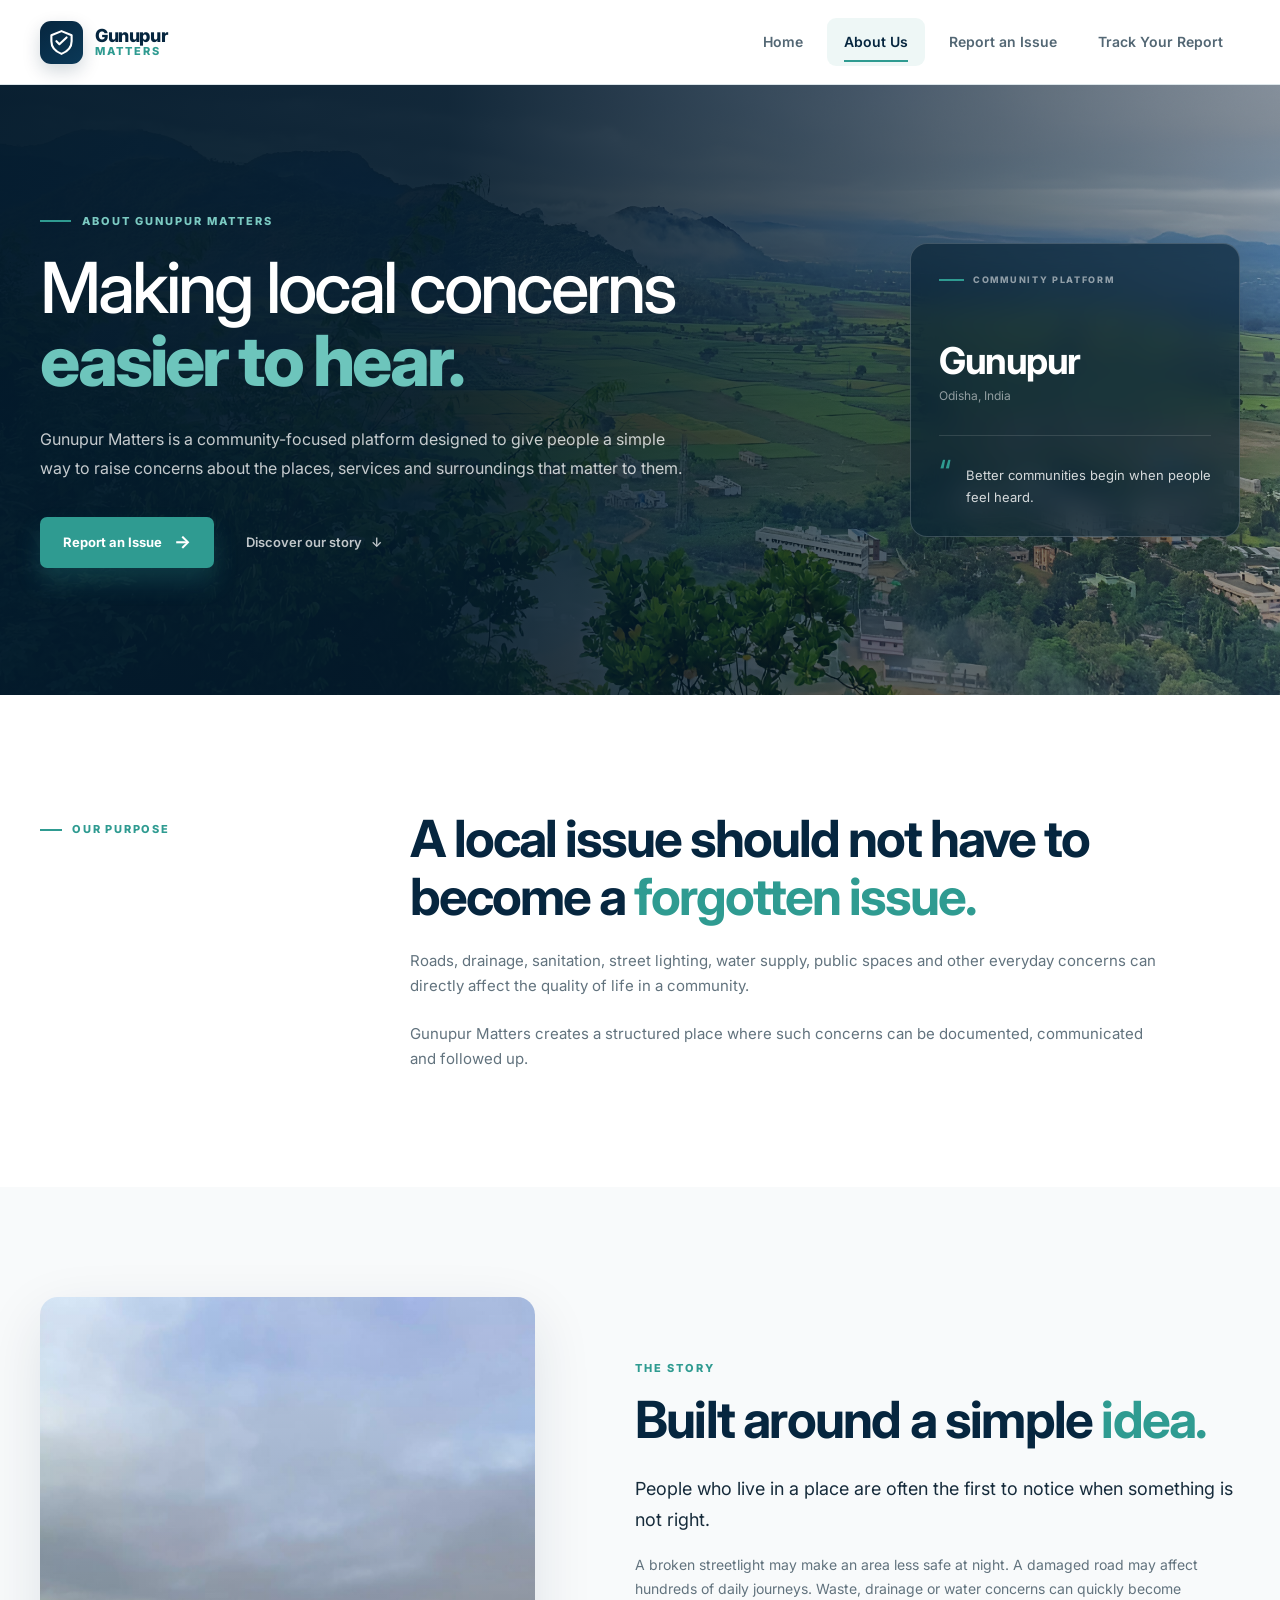
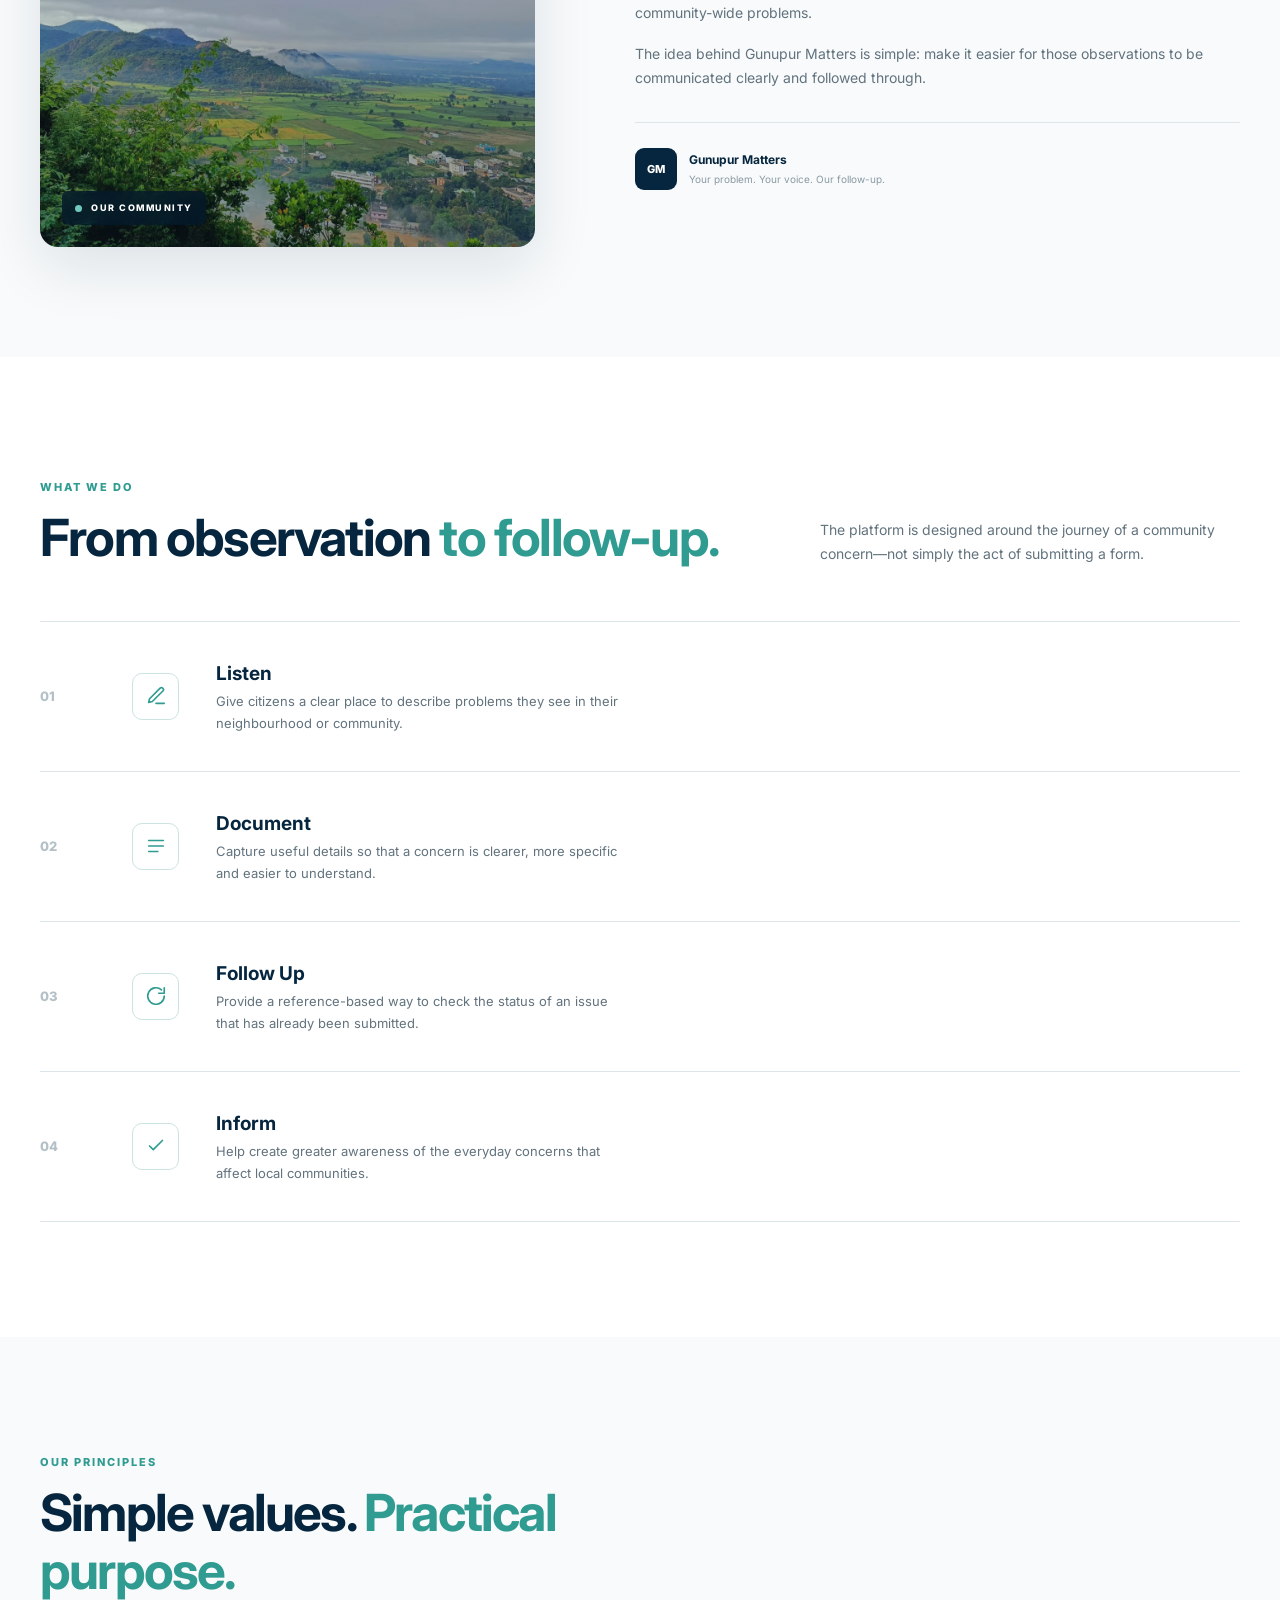
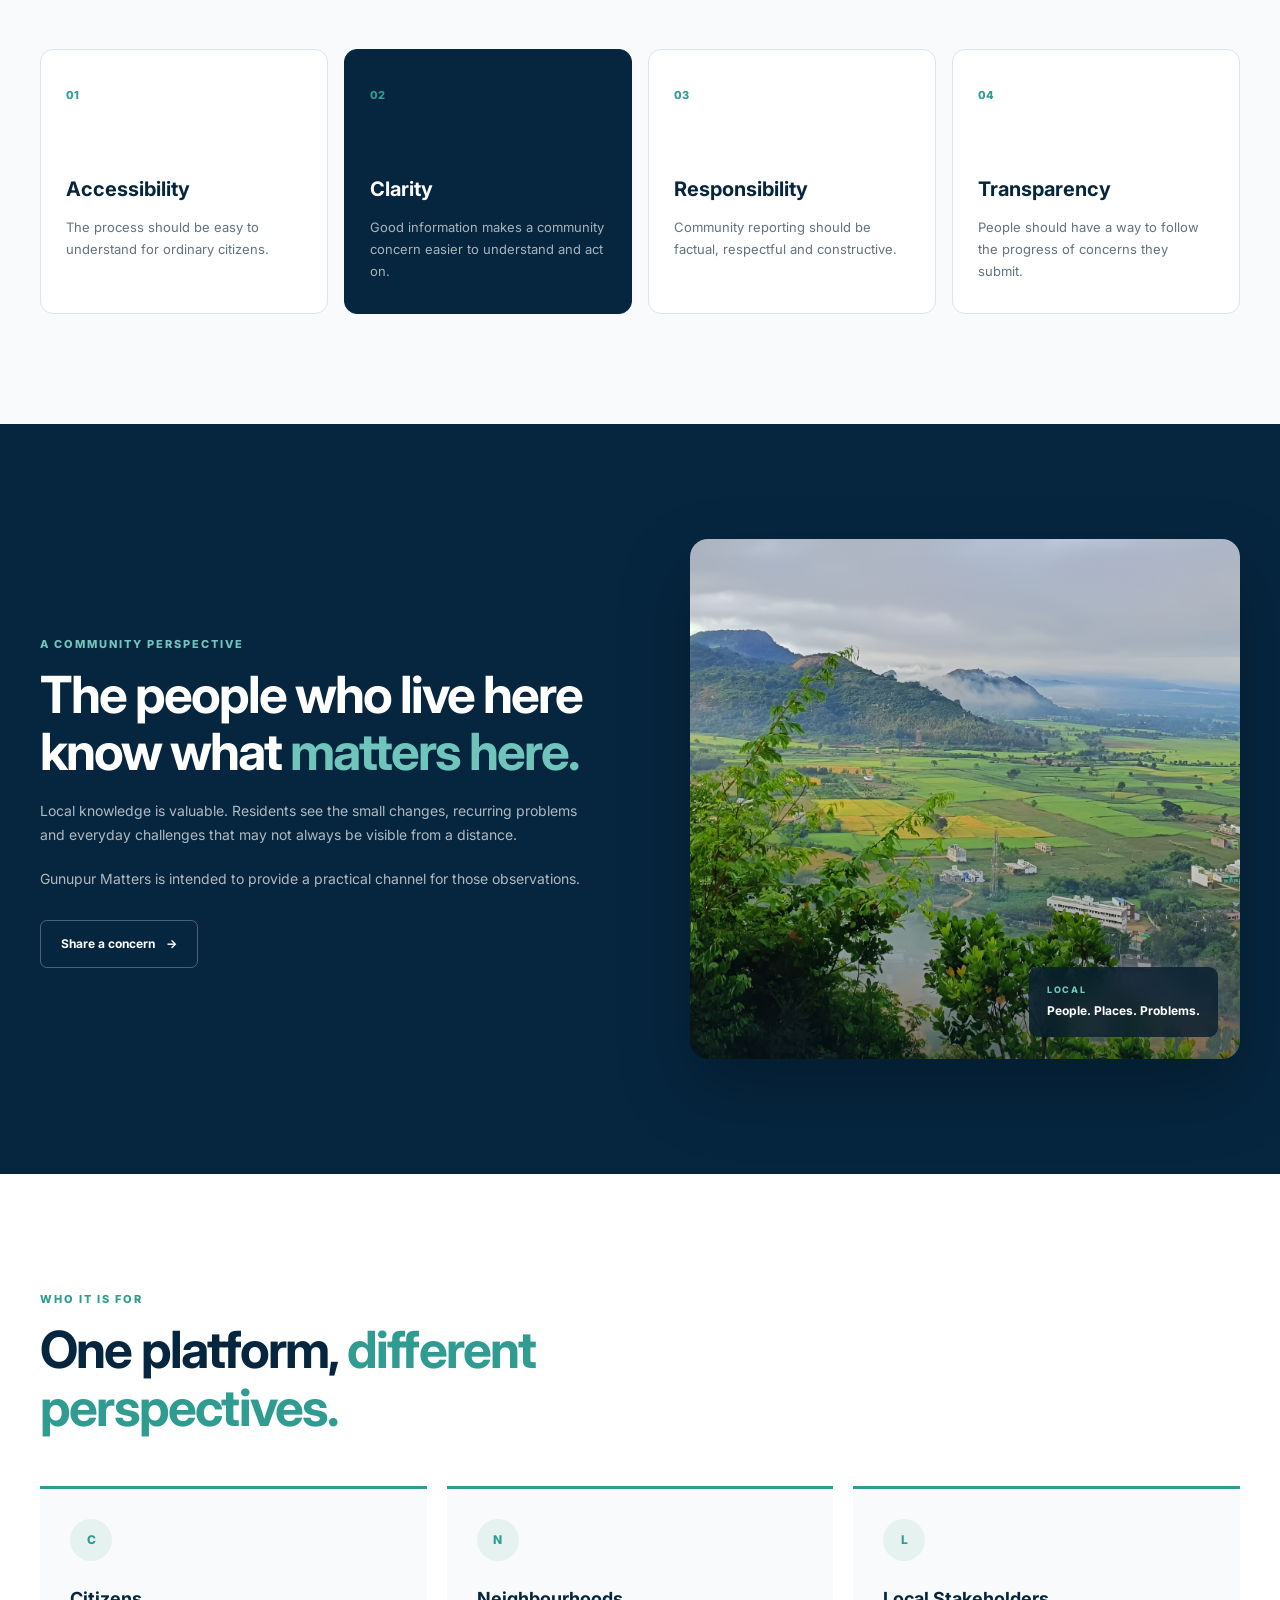
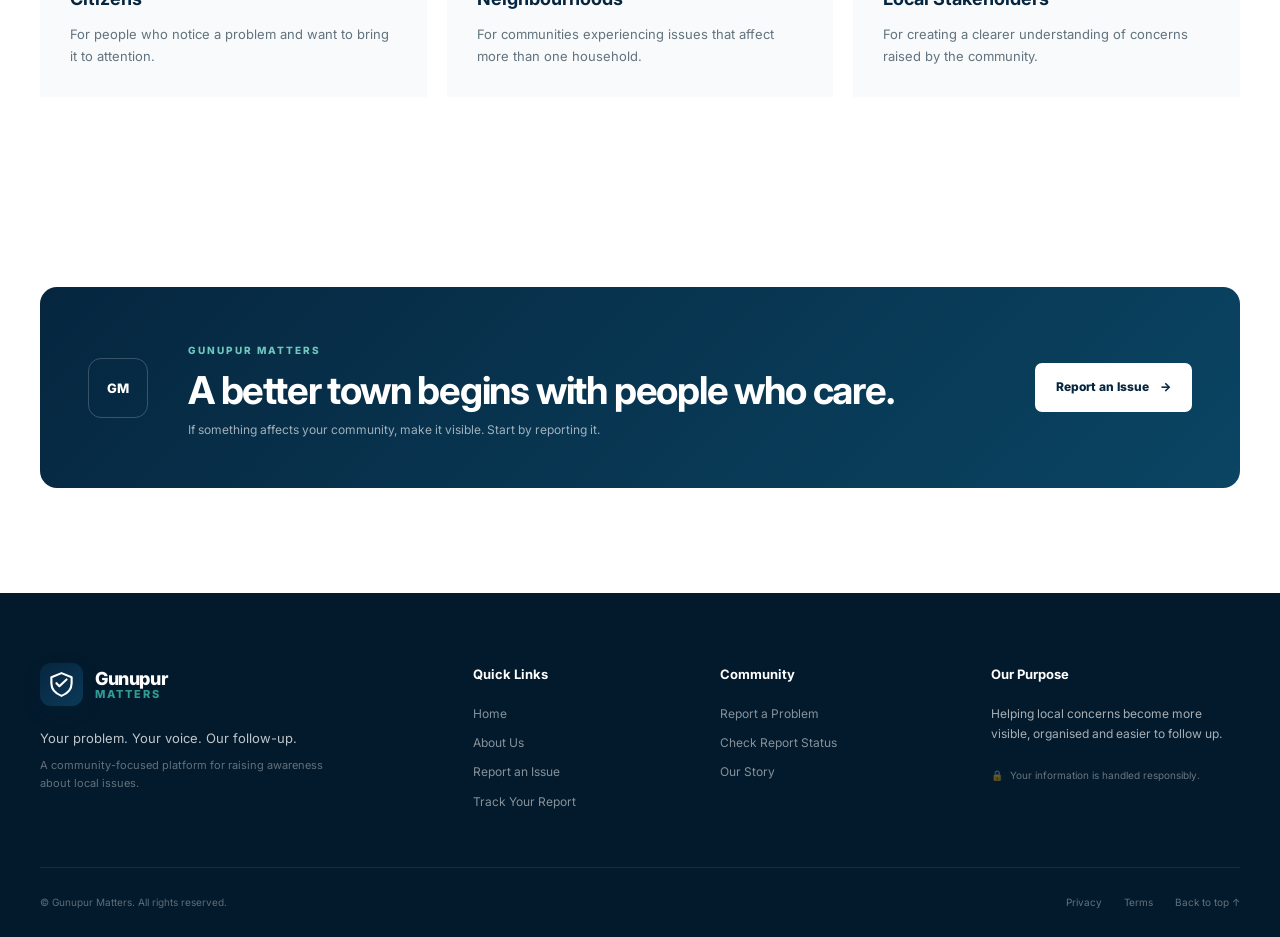
==== about.html @ 7f403c14 "1st commit" ====
<!DOCTYPE html>
<html lang="en">

<head>
    <meta charset="UTF-8">

    <meta
        name="viewport"
        content="width=device-width, initial-scale=1.0"
    >

    <meta
        name="description"
        content="About Gunupur Matters — a community-focused platform created to help people raise, document and follow up on local issues."
    >

    <title>About Us | Gunupur Matters</title>

    <!-- Font -->
    <link rel="preconnect" href="https://fonts.googleapis.com">
    <link rel="preconnect" href="https://fonts.gstatic.com" crossorigin>

    <link
        href="https://fonts.googleapis.com/css2?family=Inter:wght@400;500;600;700;800&display=swap"
        rel="stylesheet"
    >

    <!-- About Page CSS -->
    <link rel="stylesheet" href="about.css">
</head>


<body>

    <!-- =====================================================
         HEADER
    ====================================================== -->

    <header class="site-header" id="top">

        <div class="nav-container">

            <a
                href="index.html"
                class="brand"
                aria-label="Gunupur Matters Home"
            >

                <div class="brand-mark">

                    <span class="brand-icon">

                        <svg
                            viewBox="0 0 64 64"
                            aria-hidden="true"
                        >

                            <path
                                d="M32 5L56 15V29C56 43 47 53 32 59C17 53 8 43 8 29V15L32 5Z"
                            />

                            <path
                                d="M20 29L27 36L44 20"
                            />

                        </svg>

                    </span>

                </div>


                <div class="brand-text">

                    <strong>Gunupur</strong>

                    <span>Matters</span>

                </div>

            </a>


            <nav
                class="main-nav"
                id="mainNav"
                aria-label="Main navigation"
            >

                <a href="index.html">
                    Home
                </a>

                <a
                    href="about.html"
                    class="active"
                    aria-current="page"
                >
                    About Us
                </a>

                <a href="report.html">
                    Report an Issue
                </a>

                <a href="track.html">
                    Track Your Report
                </a>

            </nav>


            <button
                class="menu-toggle"
                id="menuToggle"
                type="button"
                aria-label="Open menu"
                aria-expanded="false"
            >

                <span></span>
                <span></span>
                <span></span>

            </button>

        </div>

    </header>


    <main>

        <!-- =====================================================
             ABOUT HERO
        ====================================================== -->

        <section class="about-intro">

            <div class="about-intro-bg"></div>

            <div class="about-intro-overlay"></div>


            <div class="container about-intro-grid">

                <div class="about-intro-content">

                    <div class="eyebrow">
                        ABOUT GUNUPUR MATTERS
                    </div>

                    <h1>
                        Making local concerns
                        <strong>easier to hear.</strong>
                    </h1>

                    <p>
                        Gunupur Matters is a community-focused
                        platform designed to give people a simple
                        way to raise concerns about the places,
                        services and surroundings that matter to
                        them.
                    </p>

                    <div class="intro-buttons">

                        <a
                            href="report.html"
                            class="primary-button"
                        >
                            Report an Issue
                            <span>→</span>
                        </a>

                        <a
                            href="#story"
                            class="quiet-button"
                        >
                            Discover our story
                            <span>↓</span>
                        </a>

                    </div>

                </div>


                <div class="intro-side">

                    <div class="identity-card">

                        <div class="identity-top">

                            <span class="identity-line"></span>

                            <span>
                                COMMUNITY PLATFORM
                            </span>

                        </div>

                        <div class="identity-location">

                            <strong>
                                Gunupur
                            </strong>

                            <span>
                                Odisha, India
                            </span>

                        </div>


                        <div class="identity-divider"></div>


                        <div class="identity-message">

                            <span class="quote-mark">
                                “
                            </span>

                            <p>
                                Better communities begin when
                                people feel heard.
                            </p>

                        </div>

                    </div>

                </div>

            </div>

        </section>


        <!-- =====================================================
             QUICK INTRO
        ====================================================== -->

        <section class="statement-section">

            <div class="container statement-grid">

                <div class="statement-label">
                    <span></span>
                    OUR PURPOSE
                </div>

                <div class="statement-text">

                    <h2>
                        A local issue should not
                        have to become a
                        <em>forgotten issue.</em>
                    </h2>

                    <p>
                        Roads, drainage, sanitation, street lighting,
                        water supply, public spaces and other
                        everyday concerns can directly affect the
                        quality of life in a community.
                    </p>

                    <p>
                        Gunupur Matters creates a structured place
                        where such concerns can be documented,
                        communicated and followed up.
                    </p>

                </div>

            </div>

        </section>


        <!-- =====================================================
             STORY
        ====================================================== -->

        <section
            class="story-section"
            id="story"
        >

            <div class="container story-grid">

                <div class="story-visual">

                    <div class="story-photo"></div>

                    <div class="photo-label">

                        <span class="photo-dot"></span>

                        OUR COMMUNITY

                    </div>

                </div>


                <div class="story-content">

                    <span class="section-label">
                        THE STORY
                    </span>

                    <h2>
                        Built around a simple
                        <span>idea.</span>
                    </h2>

                    <p class="large-copy">
                        People who live in a place are often the
                        first to notice when something is not right.
                    </p>

                    <p>
                        A broken streetlight may make an area less
                        safe at night. A damaged road may affect
                        hundreds of daily journeys. Waste, drainage
                        or water concerns can quickly become
                        community-wide problems.
                    </p>

                    <p>
                        The idea behind Gunupur Matters is simple:
                        make it easier for those observations to be
                        communicated clearly and followed through.
                    </p>


                    <div class="story-signature">

                        <div class="signature-mark">
                            GM
                        </div>

                        <div>
                            <strong>
                                Gunupur Matters
                            </strong>

                            <span>
                                Your problem. Your voice. Our follow-up.
                            </span>
                        </div>

                    </div>

                </div>

            </div>

        </section>


        <!-- =====================================================
             WHAT WE DO
        ====================================================== -->

        <section class="work-section">

            <div class="container">

                <div class="work-heading">

                    <div>

                        <span class="section-label">
                            WHAT WE DO
                        </span>

                        <h2>
                            From observation
                            <span>to follow-up.</span>
                        </h2>

                    </div>

                    <p>
                        The platform is designed around the journey
                        of a community concern—not simply the act of
                        submitting a form.
                    </p>

                </div>


                <div class="work-list">

                    <article class="work-item">

                        <div class="work-index">
                            01
                        </div>

                        <div class="work-icon">

                            <svg viewBox="0 0 24 24">

                                <path d="M12 20h9"></path>

                                <path
                                    d="M16.5 3.5a2.1 2.1 0 0 1 3 3L8 18l-4 1 1-4Z"
                                ></path>

                            </svg>

                        </div>

                        <div class="work-copy">

                            <h3>
                                Listen
                            </h3>

                            <p>
                                Give citizens a clear place to
                                describe problems they see in their
                                neighbourhood or community.
                            </p>

                        </div>

                    </article>


                    <article class="work-item">

                        <div class="work-index">
                            02
                        </div>

                        <div class="work-icon">

                            <svg viewBox="0 0 24 24">

                                <path
                                    d="M4 6h16M4 12h16M4 18h10"
                                ></path>

                            </svg>

                        </div>

                        <div class="work-copy">

                            <h3>
                                Document
                            </h3>

                            <p>
                                Capture useful details so that a
                                concern is clearer, more specific and
                                easier to understand.
                            </p>

                        </div>

                    </article>


                    <article class="work-item">

                        <div class="work-index">
                            03
                        </div>

                        <div class="work-icon">

                            <svg viewBox="0 0 24 24">

                                <path
                                    d="M21 12a9 9 0 1 1-3-6.7"
                                ></path>

                                <path
                                    d="M21 3v6h-6"
                                ></path>

                            </svg>

                        </div>

                        <div class="work-copy">

                            <h3>
                                Follow Up
                            </h3>

                            <p>
                                Provide a reference-based way to
                                check the status of an issue that
                                has already been submitted.
                            </p>

                        </div>

                    </article>


                    <article class="work-item">

                        <div class="work-index">
                            04
                        </div>

                        <div class="work-icon">

                            <svg viewBox="0 0 24 24">

                                <path
                                    d="m5 12 4 4L19 6"
                                ></path>

                            </svg>

                        </div>

                        <div class="work-copy">

                            <h3>
                                Inform
                            </h3>

                            <p>
                                Help create greater awareness of the
                                everyday concerns that affect local
                                communities.
                            </p>

                        </div>

                    </article>

                </div>

            </div>

        </section>


        <!-- =====================================================
             PRINCIPLES
        ====================================================== -->

        <section class="principles-section">

            <div class="container">

                <div class="principles-header">

                    <span class="section-label">
                        OUR PRINCIPLES
                    </span>

                    <h2>
                        Simple values.
                        <span>Practical purpose.</span>
                    </h2>

                </div>


                <div class="principles-grid">

                    <article class="principle-card">

                        <span class="principle-number">
                            01
                        </span>

                        <h3>
                            Accessibility
                        </h3>

                        <p>
                            The process should be easy to understand
                            for ordinary citizens.
                        </p>

                    </article>


                    <article class="principle-card featured">

                        <span class="principle-number">
                            02
                        </span>

                        <h3>
                            Clarity
                        </h3>

                        <p>
                            Good information makes a community
                            concern easier to understand and act on.
                        </p>

                    </article>


                    <article class="principle-card">

                        <span class="principle-number">
                            03
                        </span>

                        <h3>
                            Responsibility
                        </h3>

                        <p>
                            Community reporting should be factual,
                            respectful and constructive.
                        </p>

                    </article>


                    <article class="principle-card">

                        <span class="principle-number">
                            04
                        </span>

                        <h3>
                            Transparency
                        </h3>

                        <p>
                            People should have a way to follow the
                            progress of concerns they submit.
                        </p>

                    </article>

                </div>

            </div>

        </section>


        <!-- =====================================================
             COMMUNITY PERSPECTIVE
        ====================================================== -->

        <section class="perspective-section">

            <div class="container perspective-grid">

                <div class="perspective-copy">

                    <span class="section-label light">
                        A COMMUNITY PERSPECTIVE
                    </span>

                    <h2>
                        The people who live
                        here know what
                        <span>matters here.</span>
                    </h2>

                    <p>
                        Local knowledge is valuable. Residents see
                        the small changes, recurring problems and
                        everyday challenges that may not always be
                        visible from a distance.
                    </p>

                    <p>
                        Gunupur Matters is intended to provide a
                        practical channel for those observations.
                    </p>

                    <a
                        href="report.html"
                        class="outline-button"
                    >
                        Share a concern
                        <span>→</span>
                    </a>

                </div>


                <div class="perspective-image">

                    <div class="perspective-photo"></div>

                    <div class="image-note">

                        <span>
                            LOCAL
                        </span>

                        <strong>
                            People. Places. Problems.
                        </strong>

                    </div>

                </div>

            </div>

        </section>


        <!-- =====================================================
             WHO IT IS FOR
        ====================================================== -->

        <section class="audience-section">

            <div class="container">

                <div class="audience-header">

                    <span class="section-label">
                        WHO IT IS FOR
                    </span>

                    <h2>
                        One platform,
                        <span>different perspectives.</span>
                    </h2>

                </div>


                <div class="audience-grid">

                    <div class="audience-item">

                        <span class="audience-icon">
                            C
                        </span>

                        <h3>
                            Citizens
                        </h3>

                        <p>
                            For people who notice a problem and want
                            to bring it to attention.
                        </p>

                    </div>


                    <div class="audience-item">

                        <span class="audience-icon">
                            N
                        </span>

                        <h3>
                            Neighbourhoods
                        </h3>

                        <p>
                            For communities experiencing issues that
                            affect more than one household.
                        </p>

                    </div>


                    <div class="audience-item">

                        <span class="audience-icon">
                            L
                        </span>

                        <h3>
                            Local Stakeholders
                        </h3>

                        <p>
                            For creating a clearer understanding of
                            concerns raised by the community.
                        </p>

                    </div>

                </div>

            </div>

        </section>


        <!-- =====================================================
             FINAL CTA
        ====================================================== -->

        <section class="final-section">

            <div class="container">

                <div class="final-box">

                    <div class="final-mark">
                        GM
                    </div>

                    <div class="final-copy">

                        <span>
                            GUNUPUR MATTERS
                        </span>

                        <h2>
                            A better town begins
                            with people who care.
                        </h2>

                        <p>
                            If something affects your community,
                            make it visible. Start by reporting it.
                        </p>

                    </div>

                    <a
                        href="report.html"
                        class="final-button"
                    >
                        Report an Issue
                        <span>→</span>
                    </a>

                </div>

            </div>

        </section>

    </main>


    <!-- =====================================================
         FOOTER
    ====================================================== -->

    <footer class="site-footer">

        <div class="container">

            <div class="footer-grid">

                <!-- Brand -->

                <div class="footer-brand">

                    <a
                        href="index.html"
                        class="brand footer-logo"
                    >

                        <div class="brand-mark">

                            <span class="brand-icon">

                                <svg viewBox="0 0 64 64">

                                    <path
                                        d="M32 5L56 15V29C56 43 47 53 32 59C17 53 8 43 8 29V15L32 5Z"
                                    />

                                    <path
                                        d="M20 29L27 36L44 20"
                                    />

                                </svg>

                            </span>

                        </div>

                        <div class="brand-text">

                            <strong>Gunupur</strong>

                            <span>Matters</span>

                        </div>

                    </a>


                    <p class="footer-tagline">
                        Your problem. Your voice.
                        Our follow-up.
                    </p>

                    <p class="footer-description">
                        A community-focused platform for raising
                        awareness about local issues.
                    </p>

                </div>


                <!-- Links -->

                <div class="footer-column">

                    <h3>
                        Quick Links
                    </h3>

                    <a href="index.html">
                        Home
                    </a>

                    <a href="about.html">
                        About Us
                    </a>

                    <a href="report.html">
                        Report an Issue
                    </a>

                    <a href="track.html">
                        Track Your Report
                    </a>

                </div>


                <div class="footer-column">

                    <h3>
                        Community
                    </h3>

                    <a href="report.html">
                        Report a Problem
                    </a>

                    <a href="track.html">
                        Check Report Status
                    </a>

                    <a href="#story">
                        Our Story
                    </a>

                </div>


                <div class="footer-column footer-purpose">

                    <h3>
                        Our Purpose
                    </h3>

                    <p>
                        Helping local concerns become more visible,
                        organised and easier to follow up.
                    </p>

                    <div class="footer-security">
                        <span>🔒</span>
                        Your information is handled responsibly.
                    </div>

                </div>

            </div>


            <div class="footer-bottom">

                <p>
                    ©
                    <span id="currentYear"></span>
                    Gunupur Matters.
                    All rights reserved.
                </p>

                <div class="footer-links">

                    <a href="#">
                        Privacy
                    </a>

                    <a href="#">
                        Terms
                    </a>

                    <a href="#top">
                        Back to top ↑
                    </a>

                </div>

            </div>

        </div>

    </footer>


    <script src="about.js"></script>

</body>

</html>
---- about.css ----
/* =========================================================
   GUNUPUR MATTERS
   ABOUT PAGE
   ========================================================= */


/* =========================================================
   VARIABLES
   ========================================================= */

:root {

    --navy: #06263f;
    --navy-dark: #031a2c;
    --navy-soft: #0b3958;

    --teal: #2f9b91;
    --teal-dark: #237d75;
    --teal-light: #70c4bb;

    --white: #ffffff;
    --cream: #f8fafb;
    --light: #eef3f5;

    --text: #162b3b;
    --text-soft: #62737e;
    --text-muted: #8a99a3;

    --border: #dce5e9;

    --container: 1450px;

    --shadow:
        0 20px 60px rgba(6, 38, 63, 0.11);

    --transition:
        0.3s ease;
}


/* =========================================================
   RESET
   ========================================================= */

* {
    margin: 0;
    padding: 0;
    box-sizing: border-box;
}

html {
    scroll-behavior: smooth;
    -webkit-overflow-scrolling: touch;
}

body {
    font-family: "Inter", sans-serif;

    color: var(--text);

    background: var(--white);

    line-height: 1.7;

    overflow-x: hidden;
    overflow-y: auto;
    overscroll-behavior-y: contain;
    -webkit-overflow-scrolling: touch;
}

a {
    color: inherit;
    text-decoration: none;
}

button {
    font-family: inherit;
}

img {
    max-width: 100%;
}


/* =========================================================
   CONTAINER
   ========================================================= */

.container,
.nav-container {

    width:
        min(
            calc(100% - 80px),
            var(--container)
        );

    margin-left: auto;
    margin-right: auto;
}


/* =========================================================
   HEADER
   ========================================================= */

.site-header {

    position: relative;

    z-index: 100;

    background:
        rgba(255,255,255,0.98);

    border-bottom:
        1px solid var(--border);

    transition:
        box-shadow var(--transition);
}

.site-header.scrolled {

    position: sticky;

    top: 0;

    box-shadow:
        0 6px 25px
        rgba(6,38,63,0.08);
}

.nav-container {

    min-height: 84px;

    display: flex;

    align-items: center;

    justify-content: space-between;
}


/* =========================================================
   BRAND
   ========================================================= */

.brand {

    display: inline-flex;

    align-items: center;

    gap: 12px;

    flex-shrink: 0;
    transition: transform var(--transition);
}

.brand:hover {
    transform: translateY(-2px);
}

.brand-mark {

    width: 43px;
    height: 43px;

    display: grid;

    place-items: center;

    border-radius: 11px;

    background:
        linear-gradient(
            145deg,
            var(--navy),
            var(--navy-soft)
        );

    box-shadow:
        0 7px 18px
        rgba(6,38,63,0.18);
    transition: transform var(--transition), box-shadow var(--transition);
}

.brand:hover .brand-mark {
    transform: rotate(-4deg) scale(1.05);
    box-shadow: 0 12px 24px rgba(6, 38, 63, 0.22);
}

.brand-icon {

    width: 27px;
    height: 27px;
}

.brand-icon svg {

    width: 100%;
    height: 100%;

    fill: none;

    stroke: white;

    stroke-width: 5;

    stroke-linecap: round;

    stroke-linejoin: round;
}

.brand-text {

    display: flex;

    flex-direction: column;

    line-height: 1.05;
}

.brand-text strong {

    color: var(--navy);

    font-size: 18px;

    font-weight: 800;

    letter-spacing: -0.4px;
}

.brand-text span {

    color: var(--teal);

    font-size: 11px;

    font-weight: 800;

    text-transform: uppercase;

    letter-spacing: 2px;
}


/* =========================================================
   NAVIGATION
   ========================================================= */

.main-nav {

    display: flex;

    align-items: center;

    gap: 7px;
}

.main-nav a {

    position: relative;

    padding:
        11px 16px;

    color:
        #536774;

    font-size: 14px;

    font-weight: 600;

    border:
        1px solid transparent;
    border-radius: 9px;

    transition:
        all var(--transition);
}

.main-nav a:hover {

    color: var(--navy);

    background:
        rgba(47, 155, 145, 0.06);
    border-color:
        rgba(47, 155, 145, 0.12);
    transform:
        translateY(-2px);
}

.main-nav a.active {

    color: var(--navy);
    background: rgba(47, 155, 145, 0.08);
}

.main-nav a::after {

    content: "";

    position: absolute;

    left: 16px;
    right: 16px;

    bottom: 3px;

    height: 2px;

    background:
        var(--teal);

    transform:
        scaleX(0);

    transition:
        transform var(--transition);
}

.main-nav a:hover::after,
.main-nav a.active::after {

    transform:
        scaleX(1);
}


/* =========================================================
   MOBILE MENU
   ========================================================= */

.menu-toggle {

    display: none;

    width: 44px;
    height: 44px;

    border:
        1px solid var(--border);

    border-radius: 8px;

    background: white;

    cursor: pointer;
}

.menu-toggle span {

    display: block;

    width: 21px;
    height: 2px;

    margin: 4px auto;

    background:
        var(--navy);

    transition:
        all var(--transition);
}


/* =========================================================
   ABOUT HERO
   ========================================================= */

.about-intro {

    position: relative;

    min-height: 610px;

    display: flex;

    align-items: center;

    overflow: hidden;

    background:
        var(--navy);
}

.about-intro-bg {

    position: absolute;

    inset: 0;

    background-image:
        url("Photos/sephali_gnprl.png");

    background-size: cover;

    background-position:
        center center;

    transform:
        scale(1.02);
}

.about-intro-overlay {

    position: absolute;

    inset: 0;

    background:
        linear-gradient(
            90deg,
            rgba(3,26,44,0.97) 0%,
            rgba(3,26,44,0.91) 35%,
            rgba(3,26,44,0.63) 66%,
            rgba(3,26,44,0.25) 100%
        );
}

.about-intro-grid {

    position: relative;

    z-index: 2;

    display: grid;

    grid-template-columns:
        1.25fr
        0.75fr;

    gap: 80px;

    align-items: center;

    padding:
        80px 0;
}

.about-intro-content {

    color: white;
}

.eyebrow {

    display: flex;

    align-items: center;

    gap: 11px;

    margin-bottom: 20px;

    color:
        #7bcac2;

    font-size: 11px;

    font-weight: 800;

    letter-spacing: 2px;
}

.eyebrow::before {

    content: "";

    width: 31px;
    height: 2px;

    background:
        var(--teal);
}

.about-intro h1 {

    max-width: 800px;

    font-size:
        clamp(45px, 5.5vw, 75px);

    line-height: 1.04;

    letter-spacing: -3px;

    font-weight: 500;
}

.about-intro h1 strong {

    display: block;

    color:
        #6dc5bc;

    font-weight: 800;
}

.about-intro-content > p {

    max-width: 650px;

    margin-top: 28px;

    color:
        rgba(255,255,255,0.77);

    font-size: 16px;

    line-height: 1.8;
}


/* Hero buttons */

.intro-buttons {

    display: flex;

    align-items: center;

    gap: 18px;

    margin-top: 34px;
}

.primary-button {

    display: inline-flex;

    align-items: center;

    gap: 12px;

    min-height: 51px;

    padding:
        0 23px;

    color: white;

    border-radius: 7px;

    background:
        var(--teal);

    box-shadow:
        0 14px 24px
        rgba(47, 155, 145, 0.24);

    font-size: 13px;

    font-weight: 700;

    transition:
        all var(--transition);
}

.primary-button span {

    font-size: 18px;

    transition:
        transform var(--transition);
}

.primary-button:hover {

    background:
        var(--teal-dark);

    transform:
        translateY(-2px);
    box-shadow:
        0 18px 28px
        rgba(47, 155, 145, 0.28);
}

.primary-button:hover span {

    transform:
        translateX(4px);
}

.quiet-button {

    display: inline-flex;

    align-items: center;

    gap: 9px;

    padding: 10px 14px;
    border-radius: 9px;

    color:
        rgba(255,255,255,0.75);

    font-size: 13px;

    font-weight: 600;
    transition: all var(--transition);
}

.quiet-button:hover {

    color: white;
    background: rgba(255, 255, 255, 0.06);
    transform: translateY(-2px);
}


/* Hero side card */

.intro-side {

    display: flex;

    justify-content: flex-end;
}

.identity-card {

    width: 330px;

    padding: 28px;

    color: white;

    border:
        1px solid
        rgba(255,255,255,0.18);

    border-radius: 17px;

    background:
        rgba(4,29,47,0.62);

    backdrop-filter:
        blur(14px);

    box-shadow:
        0 30px 70px
        rgba(0,0,0,0.2);
    transition: transform var(--transition), border-color var(--transition), box-shadow var(--transition);
}

.identity-card:hover {
    transform: translateY(-6px);
    border-color: rgba(112, 196, 187, 0.5);
    box-shadow: 0 28px 55px rgba(6, 38, 63, 0.28);
}

.identity-top {

    display: flex;

    align-items: center;

    gap: 9px;

    color:
        rgba(255,255,255,0.52);

    font-size: 9px;

    font-weight: 800;

    letter-spacing: 1.7px;
}

.identity-line {

    width: 25px;
    height: 2px;

    background:
        var(--teal);
}

.identity-location {

    margin-top: 55px;
}

.identity-location strong {

    display: block;

    font-size: 37px;

    line-height: 1;

    letter-spacing: -1.5px;
}

.identity-location span {

    display: block;

    margin-top: 7px;

    color:
        rgba(255,255,255,0.53);

    font-size: 12px;
}

.identity-divider {

    height: 1px;

    margin:
        28px 0;

    background:
        rgba(255,255,255,0.12);
}

.identity-message {

    position: relative;

    padding-left: 27px;
}

.quote-mark {

    position: absolute;

    left: 0;
    top: -9px;

    color:
        var(--teal);

    font-size: 36px;

    line-height: 1;
}

.identity-message p {

    color:
        rgba(255,255,255,0.82);

    font-size: 13px;

    line-height: 1.7;
}


/* =========================================================
   PURPOSE STATEMENT
   ========================================================= */

.statement-section {

    padding:
        115px 0;

    background:
        var(--white);
}

.statement-grid {

    display: grid;

    grid-template-columns:
        0.35fr
        1fr;

    gap: 80px;
}

.statement-label {

    display: flex;

    align-items: flex-start;

    gap: 10px;

    padding-top: 10px;

    color:
        var(--teal);

    font-size: 11px;

    font-weight: 800;

    letter-spacing: 1.8px;
}

.statement-label span {

    width: 22px;
    height: 2px;

    margin-top: 9px;

    background:
        var(--teal);
}

.statement-text h2 {

    max-width: 850px;

    color:
        var(--navy);

    font-size:
        clamp(34px, 4vw, 57px);

    line-height: 1.13;

    letter-spacing: -2px;

    font-weight: 700;
}

.statement-text h2 em {

    color:
        var(--teal);

    font-style: normal;
}

.statement-text p {

    max-width: 760px;

    margin-top: 22px;

    color:
        var(--text-soft);

    font-size: 15px;
}


/* =========================================================
   STORY
   ========================================================= */

.story-section {

    padding:
        110px 0;

    background:
        var(--cream);
}

.story-grid {

    display: grid;

    grid-template-columns:
        0.9fr
        1.1fr;

    gap: 100px;

    align-items: center;
}

.story-visual {

    position: relative;
}

.story-photo {

    min-height: 550px;

    border-radius:
        18px;

    background-image:
        linear-gradient(
            180deg,
            rgba(3,26,44,0.02),
            rgba(3,26,44,0.35)
        ),
        url("Photos/sephali_gnprp.jpg");

    background-size:
        cover;

    background-position:
        center;

    box-shadow:
        var(--shadow);
}

.photo-label {

    position: absolute;

    left: 22px;
    bottom: 22px;

    display: flex;

    align-items: center;

    gap: 9px;

    padding:
        9px 13px;

    color: white;

    border-radius: 6px;

    background:
        rgba(3,26,44,0.76);

    backdrop-filter:
        blur(8px);

    font-size: 9px;

    font-weight: 800;

    letter-spacing: 1.5px;
}

.photo-dot {

    width: 7px;
    height: 7px;

    border-radius: 50%;

    background:
        #71c8bf;
}

.section-label {

    display: inline-block;

    margin-bottom: 13px;

    color:
        var(--teal);

    font-size: 11px;

    font-weight: 800;

    letter-spacing: 2px;
}

.story-content h2 {

    color:
        var(--navy);

    font-size:
        clamp(34px, 4vw, 53px);

    line-height: 1.13;

    letter-spacing: -1.8px;
}

.story-content h2 span {

    color:
        var(--teal);
}

.story-content p {

    max-width: 650px;

    margin-top: 18px;

    color:
        var(--text-soft);

    font-size: 14px;
}

.story-content .large-copy {

    margin-top: 25px;

    color:
        var(--text);

    font-size: 18px;

    line-height: 1.7;
}

.story-signature {

    display: flex;

    align-items: center;

    gap: 12px;

    margin-top: 32px;

    padding-top: 25px;

    border-top:
        1px solid
        var(--border);
}

.signature-mark {

    width: 42px;
    height: 42px;

    display: grid;

    place-items: center;

    color: white;

    border-radius: 9px;

    background:
        var(--navy);

    font-size: 11px;

    font-weight: 800;
}

.story-signature strong {

    display: block;

    color:
        var(--navy);

    font-size: 12px;
}

.story-signature span {

    display: block;

    color:
        var(--text-muted);

    font-size: 10px;
}


/* =========================================================
   WHAT WE DO
   ========================================================= */

.work-section {

    padding:
        115px 0;
}

.work-heading {

    display: grid;

    grid-template-columns:
        1fr
        0.6fr;

    gap: 80px;

    align-items: end;

    margin-bottom: 55px;
}

.work-heading h2 {

    color:
        var(--navy);

    font-size:
        clamp(34px, 4vw, 54px);

    line-height: 1.1;

    letter-spacing: -1.8px;
}

.work-heading h2 span {

    color:
        var(--teal);
}

.work-heading > p {

    color:
        var(--text-soft);

    font-size: 14px;
}


/* Work list */

.work-list {

    border-top:
        1px solid
        var(--border);
}

.work-item {

    display: grid;

    grid-template-columns:
        70px
        62px
        0.7fr
        1fr;

    gap: 22px;

    align-items: center;

    min-height: 150px;

    border-bottom:
        1px solid
        var(--border);

    transition:
        background var(--transition);
}

.work-item:hover {

    background:
        var(--cream);
}

.work-index {

    color:
        #b4c0c7;

    font-size: 13px;

    font-weight: 800;
}

.work-icon {

    width: 47px;
    height: 47px;

    display: grid;

    place-items: center;

    color:
        var(--teal);

    border:
        1px solid
        #cce4e1;

    border-radius: 10px;
}

.work-icon svg {

    width: 22px;
    height: 22px;

    fill: none;

    stroke:
        currentColor;

    stroke-width: 1.8;

    stroke-linecap: round;

    stroke-linejoin: round;
}

.work-copy h3 {

    color:
        var(--navy);

    font-size: 19px;
}

.work-copy p {

    max-width: 600px;

    color:
        var(--text-soft);

    font-size: 13px;
}


/* =========================================================
   PRINCIPLES
   ========================================================= */

.principles-section {

    padding:
        110px 0;

    background:
        var(--cream);
}

.principles-header {

    max-width: 700px;

    margin-bottom: 50px;
}

.principles-header h2 {

    color:
        var(--navy);

    font-size:
        clamp(34px, 4vw, 53px);

    line-height: 1.12;

    letter-spacing: -1.8px;
}

.principles-header h2 span {

    color:
        var(--teal);
}

.principles-grid {

    display: grid;

    grid-template-columns:
        repeat(4, 1fr);

    gap: 16px;
}

.principle-card {

    position: relative;

    min-height: 260px;

    padding:
        30px 25px;

    border:
        1px solid
        var(--border);

    border-radius:
        13px;

    background:
        white;

    transition:
        all var(--transition);
}

.principle-card:hover {

    transform:
        translateY(-5px);

    box-shadow:
        var(--shadow);
}

.principle-card.featured {

    color: white;

    background:
        var(--navy);

    border-color:
        var(--navy);
}

.principle-number {

    color:
        var(--teal);

    font-size: 11px;

    font-weight: 800;
}

.principle-card h3 {

    margin-top: 65px;

    color:
        var(--navy);

    font-size: 20px;
}

.principle-card.featured h3 {

    color: white;
}

.principle-card p {

    margin-top: 10px;

    color:
        var(--text-soft);

    font-size: 13px;
}

.principle-card.featured p {

    color:
        rgba(255,255,255,0.65);
}


/* =========================================================
   COMMUNITY PERSPECTIVE
   ========================================================= */

.perspective-section {

    padding:
        115px 0;

    color: white;

    background:
        var(--navy);
}

.perspective-grid {

    display: grid;

    grid-template-columns:
        1fr
        1fr;

    gap: 100px;

    align-items: center;
}

.section-label.light {

    color:
        #70c5bd;
}

.perspective-copy h2 {

    max-width: 650px;

    color: white;

    font-size:
        clamp(35px, 4vw, 55px);

    line-height: 1.1;

    letter-spacing: -2px;
}

.perspective-copy h2 span {

    color:
        #6fc5bc;
}

.perspective-copy p {

    max-width: 610px;

    margin-top: 20px;

    color:
        rgba(255,255,255,0.68);

    font-size: 14px;
}

.outline-button {

    display: inline-flex;

    align-items: center;

    gap: 11px;

    margin-top: 30px;

    min-height: 48px;

    padding:
        0 20px;

    color: white;

    border:
        1px solid
        rgba(255,255,255,0.28);

    border-radius: 7px;

    font-size: 12px;

    font-weight: 700;

    transition:
        all var(--transition);
}

.outline-button:hover {

    border-color:
        var(--teal);

    background:
        rgba(47,155,145,0.15);
}

.perspective-image {

    position: relative;
}

.perspective-photo {

    min-height: 520px;

    border-radius:
        18px;

    background-image:
        linear-gradient(
            180deg,
            transparent 50%,
            rgba(3,26,44,0.42)
        ),
        url("Photos/sephali_gnprl.png");

    background-size:
        cover;

    background-position:
        center;

    box-shadow:
        0 30px 70px
        rgba(0,0,0,0.25);
}

.image-note {

    position: absolute;

    right: 22px;
    bottom: 22px;

    padding:
        15px 18px;

    border-radius:
        9px;

    background:
        rgba(3,26,44,0.78);

    backdrop-filter:
        blur(10px);
}

.image-note span {

    display: block;

    color:
        #70c5bd;

    font-size: 9px;

    font-weight: 800;

    letter-spacing: 1.7px;
}

.image-note strong {

    display: block;

    margin-top: 4px;

    color: white;

    font-size: 12px;
}


/* =========================================================
   AUDIENCE
   ========================================================= */

.audience-section {

    padding:
        110px 0;
}

.audience-header {

    max-width: 800px;

    margin-bottom: 50px;
}

.audience-header h2 {

    color:
        var(--navy);

    font-size:
        clamp(34px, 4vw, 52px);

    line-height: 1.12;

    letter-spacing: -1.8px;
}

.audience-header h2 span {

    color:
        var(--teal);
}

.audience-grid {

    display: grid;

    grid-template-columns:
        repeat(3,1fr);

    gap: 20px;
}

.audience-item {

    padding:
        30px;

    border-top:
        3px solid
        var(--teal);

    background:
        var(--cream);
}

.audience-icon {

    width: 42px;
    height: 42px;

    display: grid;

    place-items: center;

    border-radius:
        50%;

    color:
        var(--teal);

    background:
        #e5f2f0;

    font-size: 12px;

    font-weight: 800;
}

.audience-item h3 {

    margin-top: 23px;

    color:
        var(--navy);

    font-size: 18px;
}

.audience-item p {

    margin-top: 8px;

    color:
        var(--text-soft);

    font-size: 13px;
}


/* =========================================================
   FINAL CTA
   ========================================================= */

.final-section {

    padding:
        80px 0 105px;

    background:
        var(--white);
}

.final-box {

    display: grid;

    grid-template-columns:
        70px 1fr auto;

    gap: 30px;

    align-items: center;

    padding:
        48px;

    border-radius:
        17px;

    background:
        linear-gradient(
            135deg,
            var(--navy),
            #0a4563
        );
}

.final-mark {

    width: 60px;
    height: 60px;

    display: grid;

    place-items: center;

    color: white;

    border:
        1px solid
        rgba(255,255,255,0.2);

    border-radius:
        13px;

    font-size: 13px;

    font-weight: 800;
}

.final-copy > span {

    color:
        #70c5bd;

    font-size: 10px;

    font-weight: 800;

    letter-spacing: 2px;
}

.final-copy h2 {

    margin-top: 6px;

    color: white;

    font-size:
        clamp(27px, 3vw, 39px);

    line-height: 1.15;

    letter-spacing: -1.2px;
}

.final-copy p {

    margin-top: 8px;

    color:
        rgba(255,255,255,0.62);

    font-size: 12px;
}

.final-button {

    display: inline-flex;

    align-items: center;

    gap: 11px;

    min-height: 49px;

    padding:
        0 21px;

    color:
        var(--navy);

    border-radius:
        7px;

    background:
        white;

    font-size: 12px;

    font-weight: 800;

    white-space: nowrap;

    transition:
        all var(--transition);
}

.final-button:hover {

    transform:
        translateY(-2px);

    box-shadow:
        0 12px 25px
        rgba(0,0,0,0.18);
}


/* =========================================================
   FOOTER
   ========================================================= */

.site-footer {

    padding-top:
        70px;

    color:
        rgba(255,255,255,0.65);

    background:
        var(--navy-dark);
}

.footer-grid {

    display: grid;

    grid-template-columns:
        1.5fr
        0.75fr
        0.85fr
        1fr;

    gap:
        60px;

    padding-bottom:
        55px;
}

.footer-logo .brand-text strong {

    color: white;
}

.footer-tagline {

    margin-top:
        20px;

    color:
        rgba(255,255,255,0.75);

    font-size: 13px;
}

.footer-description {

    max-width:
        300px;

    margin-top:
        7px;

    color:
        rgba(255,255,255,0.38);

    font-size: 11px;
}

.footer-column {

    display: flex;

    flex-direction: column;

    align-items: flex-start;

    gap: 9px;
}

.footer-column h3 {

    margin-bottom:
        9px;

    color:
        white;

    font-size: 13px;
}

.footer-column a {

    color:
        rgba(255,255,255,0.52);

    font-size: 12px;

    transition:
        all var(--transition);
}

.footer-column a:hover {

    color:
        var(--teal-light);

    transform:
        translateX(3px);
}

.footer-purpose p {

    max-width:
        260px;

    font-size: 12px;

    line-height: 1.7;
}

.footer-security {

    display: flex;

    align-items: center;

    gap: 7px;

    margin-top:
        14px;

    color:
        rgba(255,255,255,0.4);

    font-size: 10px;
}

.footer-bottom {

    min-height:
        70px;

    display: flex;

    align-items: center;

    justify-content: space-between;

    border-top:
        1px solid
        rgba(255,255,255,0.08);
}

.footer-bottom p {

    color:
        rgba(255,255,255,0.36);

    font-size: 10px;
}

.footer-links {

    display: flex;

    gap: 22px;
}

.footer-links a {

    color:
        rgba(255,255,255,0.38);

    font-size: 10px;

    transition:
        color var(--transition);
}

.footer-links a:hover {

    color:
        white;
}


/* =========================================================
   REVEAL ANIMATION
   ========================================================= */

.reveal {

    opacity: 0;

    transform:
        translateY(28px);

    transition:
        opacity 0.7s ease,
        transform 0.7s ease;
}

.reveal.visible {

    opacity: 1;

    transform:
        translateY(0);
}


/* =========================================================
   RESPONSIVE — 1100px
   ========================================================= */

@media (max-width: 1100px) {

    .container,
    .nav-container {

        width:
            calc(100% - 50px);
    }

    .about-intro-grid {

        gap: 45px;
    }

    .story-grid,
    .perspective-grid {

        gap: 55px;
    }

    .principles-grid {

        grid-template-columns:
            repeat(2,1fr);
    }

    .footer-grid {

        grid-template-columns:
            1.3fr 1fr 1fr;
    }

    .footer-purpose {

        grid-column:
            1 / -1;
    }
}


/* =========================================================
   RESPONSIVE — 800px
   ========================================================= */

@media (max-width: 800px) {

    .container,
    .nav-container {

        width:
            calc(100% - 36px);
    }

    .nav-container {

        min-height:
            72px;
    }

    .main-nav {

        position: absolute;

        top: 72px;

        left: 18px;
        right: 18px;

        display: none;

        flex-direction: column;

        align-items: stretch;

        padding: 9px;

        border:
            1px solid
            var(--border);

        border-radius: 10px;

        background:
            white;

        box-shadow:
            var(--shadow);
    }

    .main-nav.open {

        display: flex;
    }

    .menu-toggle {

        display: block;
    }

    .menu-toggle.active span:nth-child(1) {

        transform:
            translateY(6px)
            rotate(45deg);
    }

    .menu-toggle.active span:nth-child(2) {

        opacity: 0;
    }

    .menu-toggle.active span:nth-child(3) {

        transform:
            translateY(-6px)
            rotate(-45deg);
    }

    .about-intro {

        min-height:
            650px;
    }

    .about-intro-grid {

        grid-template-columns:
            1fr;

        padding:
            65px 0;
    }

    .intro-side {

        display: none;
    }

    .statement-grid {

        grid-template-columns:
            1fr;

        gap: 25px;
    }

    .story-grid,
    .perspective-grid {

        grid-template-columns:
            1fr;
    }

    .story-photo,
    .perspective-photo {

        min-height:
            430px;
    }

    .work-heading {

        grid-template-columns:
            1fr;

        gap: 20px;
    }

    .work-item {

        grid-template-columns:
            45px 50px 1fr;

        gap: 15px;

        padding:
            25px 0;
    }

    .work-copy p {

        margin-top:
            5px;
    }

    .final-box {

        grid-template-columns:
            1fr;

        gap: 20px;

        padding:
            35px;
    }

    .final-button {

        justify-self:
            start;
    }

    .footer-grid {

        grid-template-columns:
            1fr 1fr;
    }
}


/* =========================================================
   RESPONSIVE — 560px
   ========================================================= */

@media (max-width: 560px) {

    .container,
    .nav-container {

        width:
            calc(100% - 28px);
    }

    .about-intro h1 {

        font-size:
            43px;

        letter-spacing:
            -2px;
    }

    .about-intro-content > p {

        font-size:
            14px;
    }

    .intro-buttons {

        flex-direction:
            column;

        align-items:
            flex-start;
    }

    .statement-section,
    .story-section,
    .work-section,
    .principles-section,
    .perspective-section,
    .audience-section {

        padding:
            75px 0;
    }

    .story-photo,
    .perspective-photo {

        min-height:
            360px;
    }

    .principles-grid,
    .audience-grid {

        grid-template-columns:
            1fr;
    }

    .principle-card {

        min-height:
            220px;
    }

    .principle-card h3 {

        margin-top:
            45px;
    }

    .work-item {

        grid-template-columns:
            35px 48px 1fr;
    }

    .work-copy h3 {

        font-size:
            17px;
    }

    .work-copy p {

        font-size:
            12px;
    }

    .final-section {

        padding:
            60px 0 75px;
    }

    .final-box {

        padding:
            28px 24px;
    }

    .footer-grid {

        grid-template-columns:
            1fr;
    }

    .footer-purpose {

        grid-column:
            auto;
    }

    .footer-bottom {

        padding:
            20px 0;

        align-items:
            flex-start;

        flex-direction:
            column;

        gap:
            12px;
    }
}


/* =========================================================
   REDUCED MOTION
   ========================================================= */

@media (prefers-reduced-motion: reduce) {

    html {

        scroll-behavior:
            auto;
    }

    *,
    *::before,
    *::after {

        transition:
            none !important;

        animation:
            none !important;
    }
}
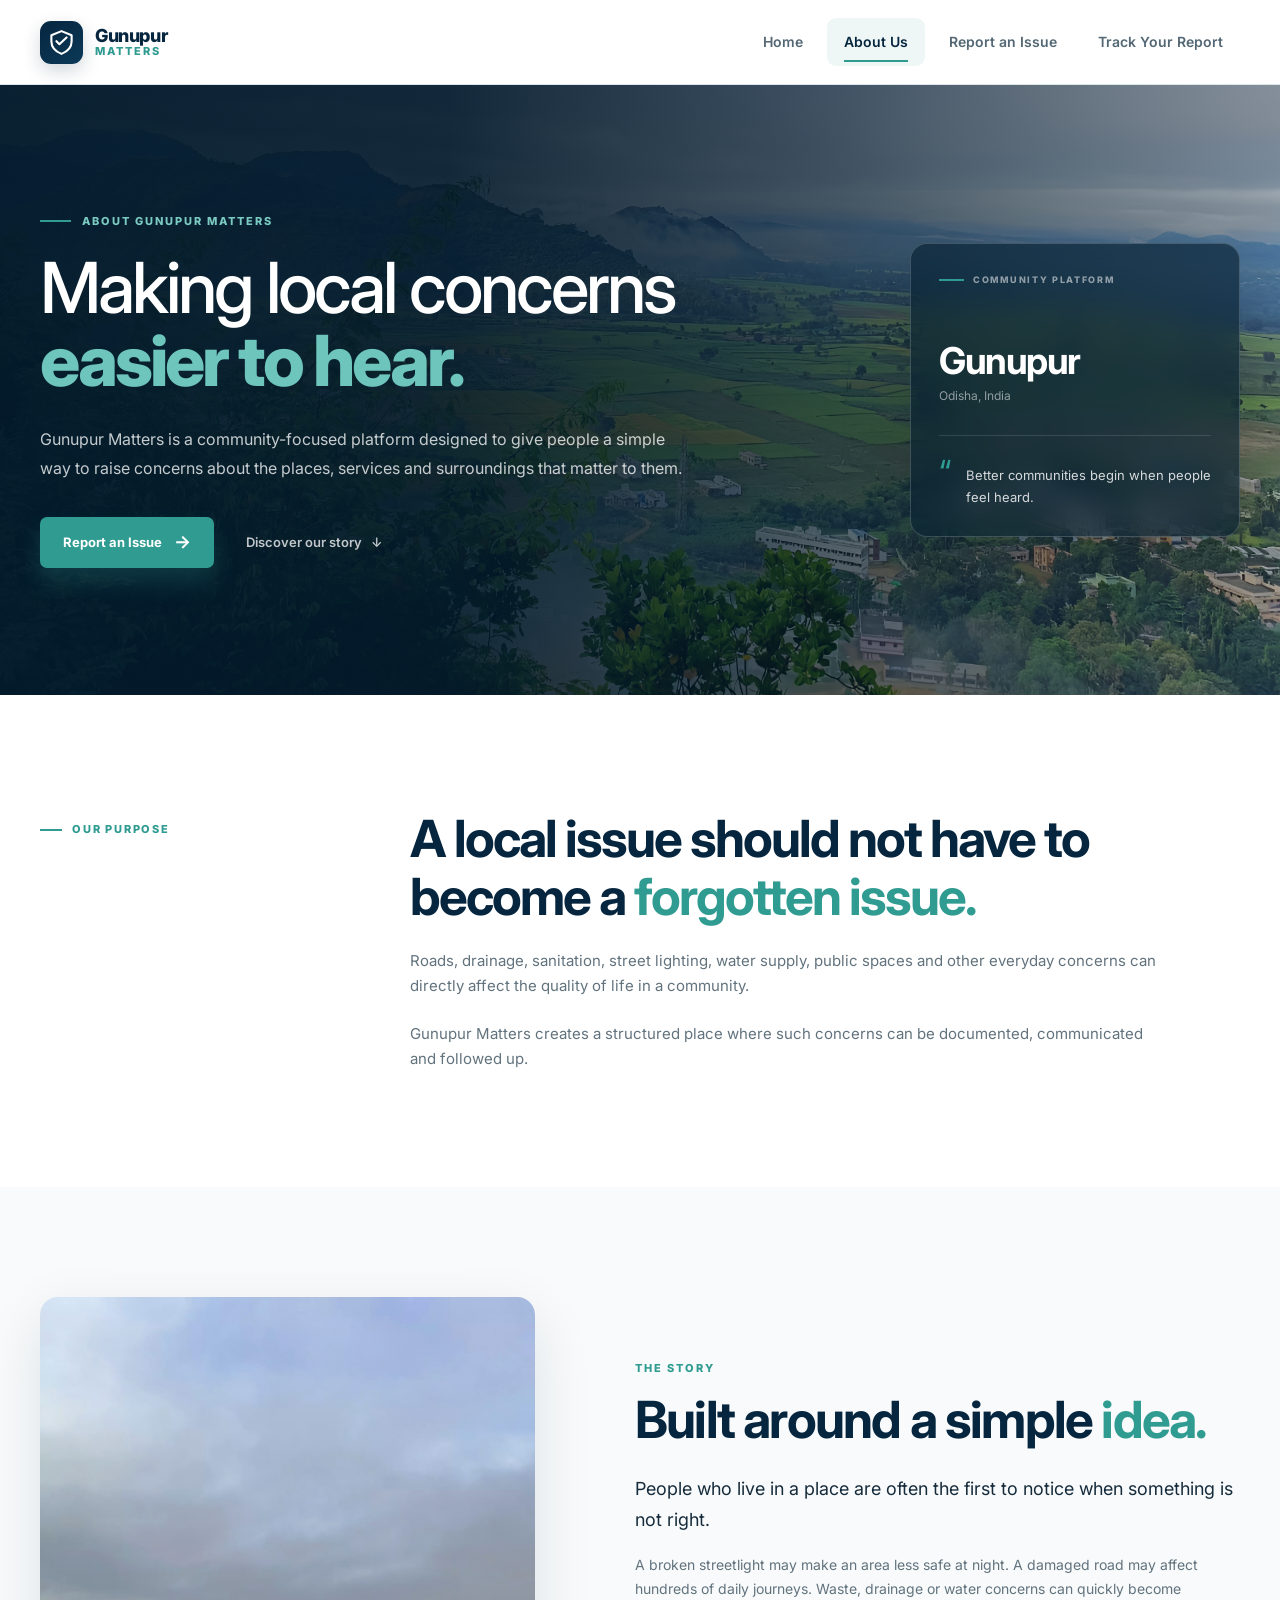
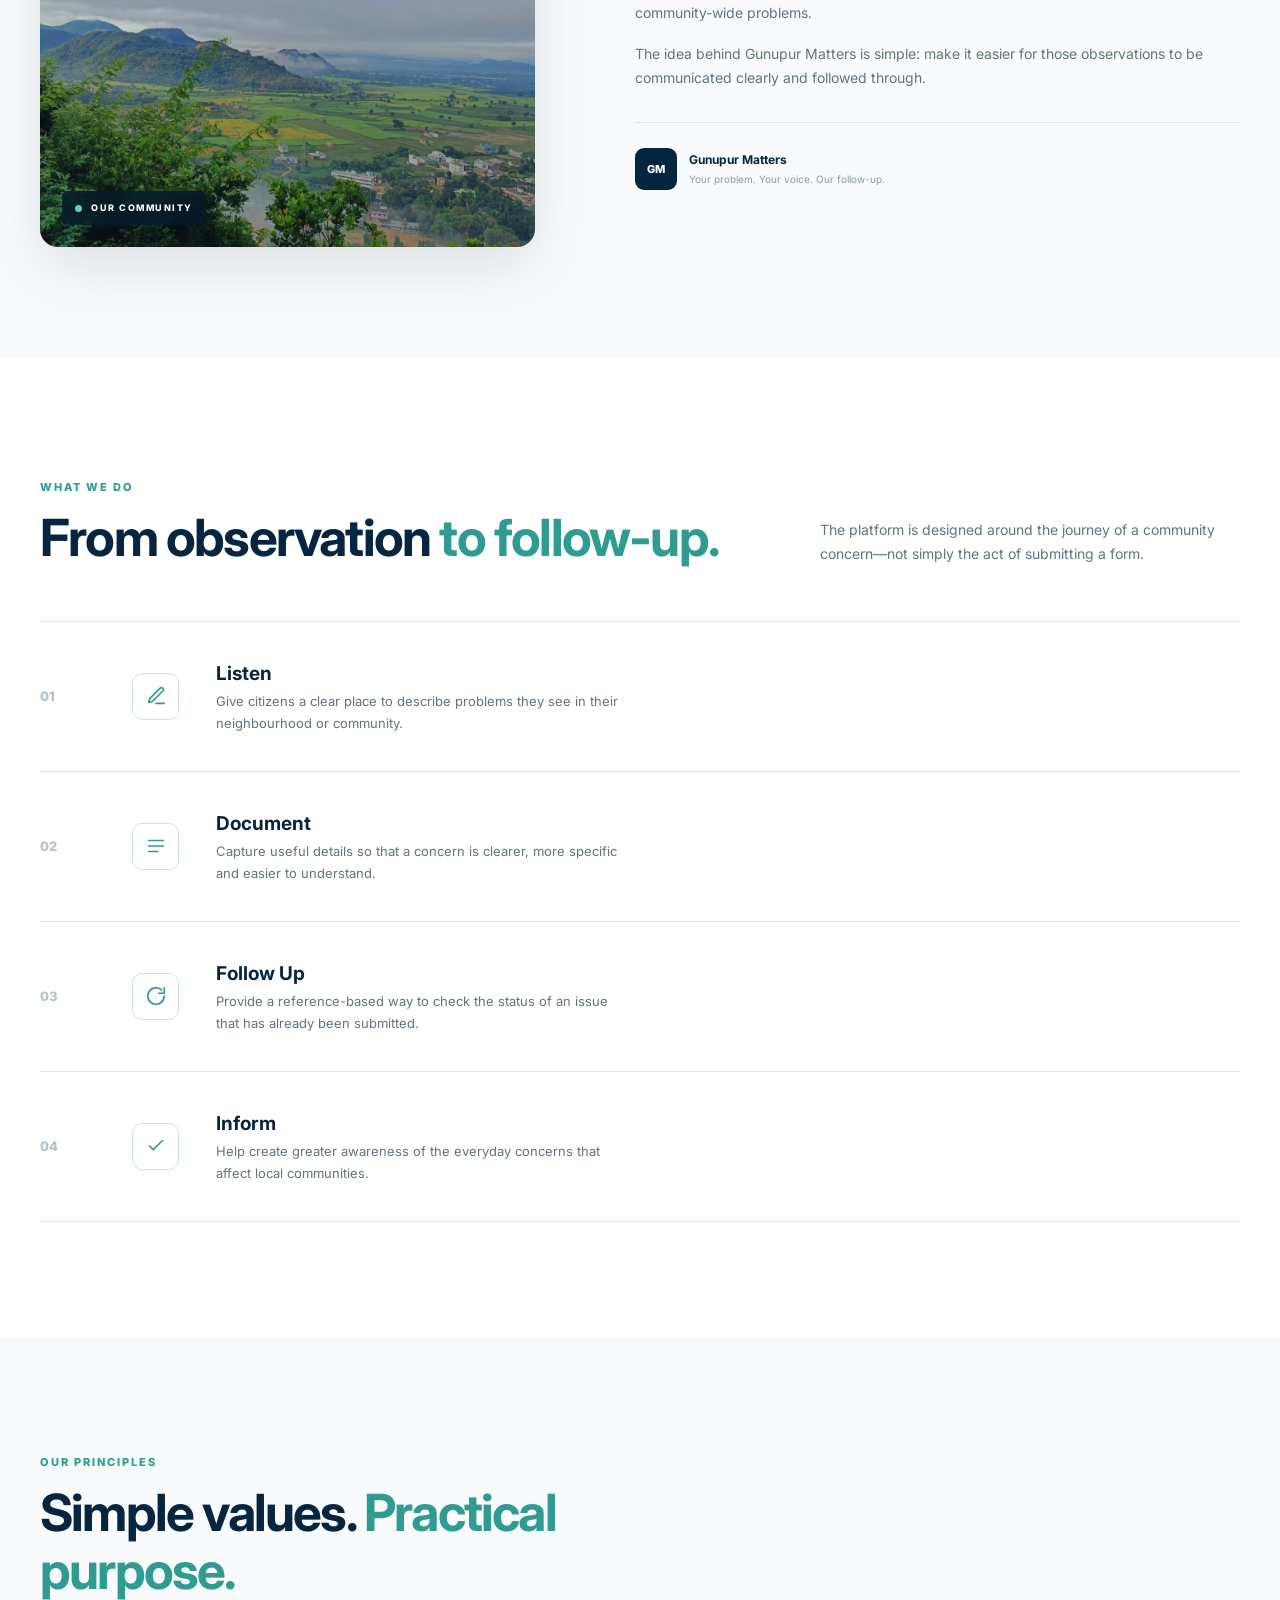
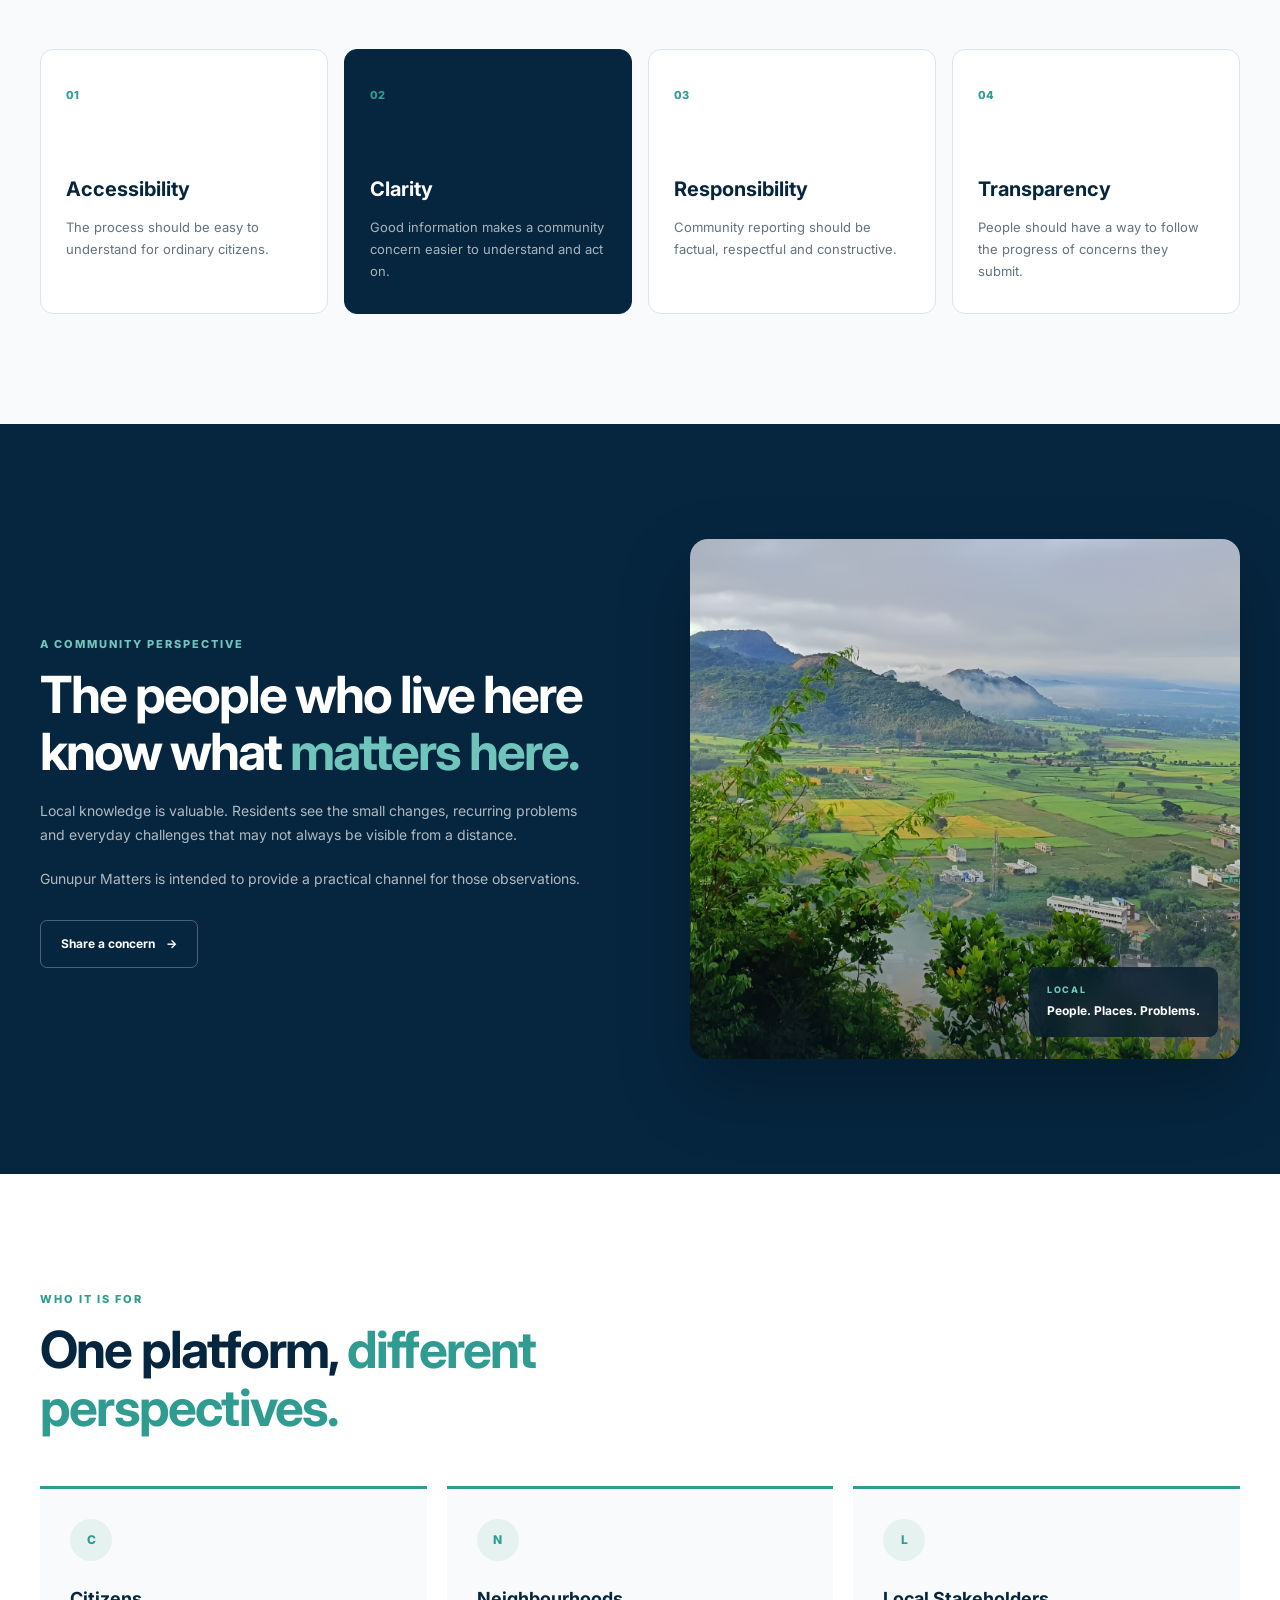
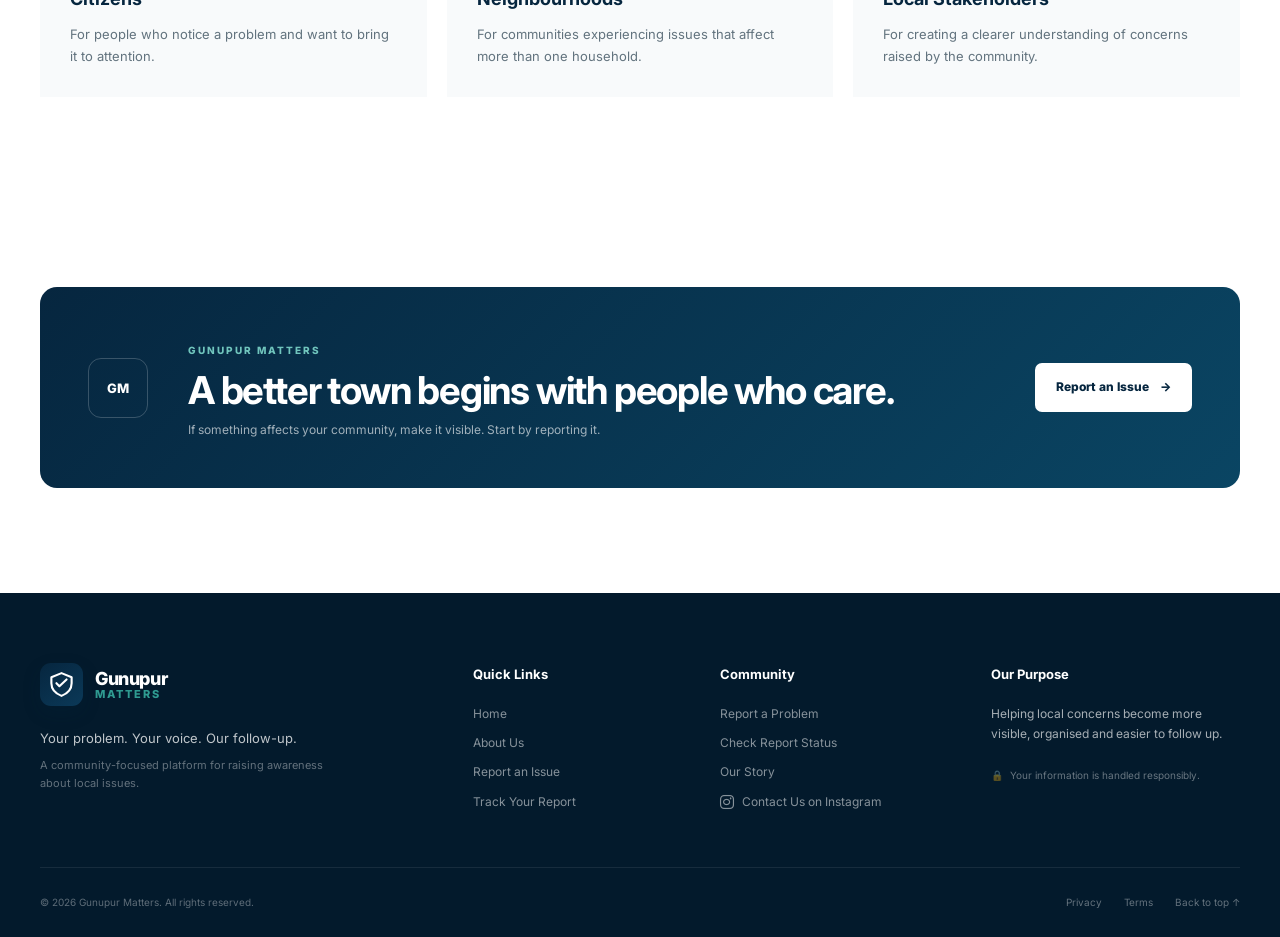
==== commit 2278ee08: "Add Instagram contact and accurate SMS status Co-authored-by: Copilot <223556219+Copilot@users.norep" ====
--- a/about.html
+++ b/about.html
@@ -24,6 +24,11 @@
     <link
         href="https://fonts.googleapis.com/css2?family=Inter:wght@400;500;600;700;800&display=swap"
         rel="stylesheet"
+    >
+
+    <link
+        rel="stylesheet"
+        href="https://cdnjs.cloudflare.com/ajax/libs/font-awesome/6.5.2/css/all.min.css"
     >
 
     <!-- About Page CSS -->
@@ -957,6 +962,17 @@
                         Our Story
                     </a>
 
+                    <a
+                        class="instagram-link"
+                        href="https://www.instagram.com/discover_gunupur/"
+                        target="_blank"
+                        rel="noopener noreferrer"
+                        aria-label="Contact Gunupur Matters on Instagram (opens in a new tab)"
+                    >
+                        <i class="fa-brands fa-instagram" aria-hidden="true"></i>
+                        Contact Us on Instagram
+                    </a>
+
                 </div>
 
 
@@ -1018,4 +1034,3 @@
 </body>
 
 </html>
-
--- a/about.css
+++ b/about.css
@@ -1892,6 +1892,20 @@
         translateX(3px);
 }
 
+.footer-column a.instagram-link {
+
+    display: inline-flex;
+
+    align-items: center;
+
+    gap: 8px;
+}
+
+.instagram-link i {
+
+    font-size: 16px;
+}
+
 .footer-purpose p {
 
     max-width:
@@ -2363,4 +2377,3 @@
             none !important;
     }
 }
-
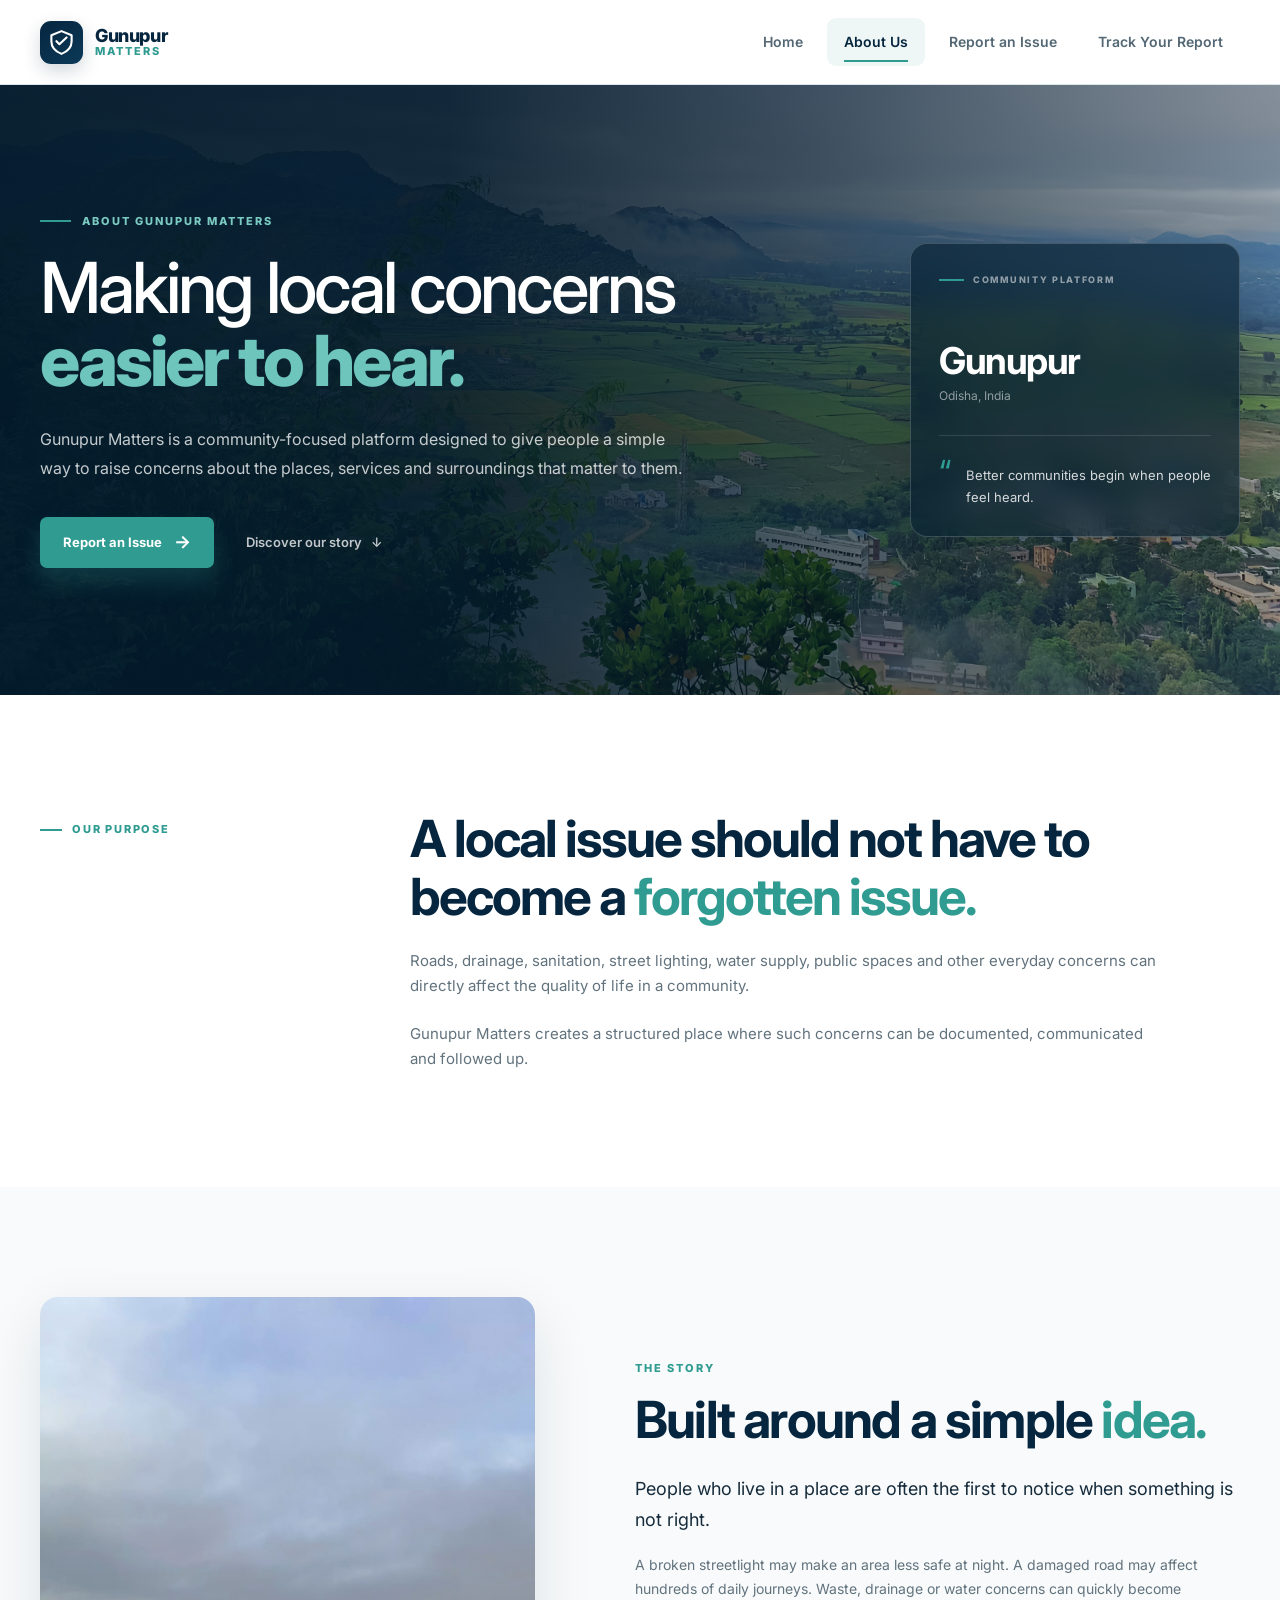
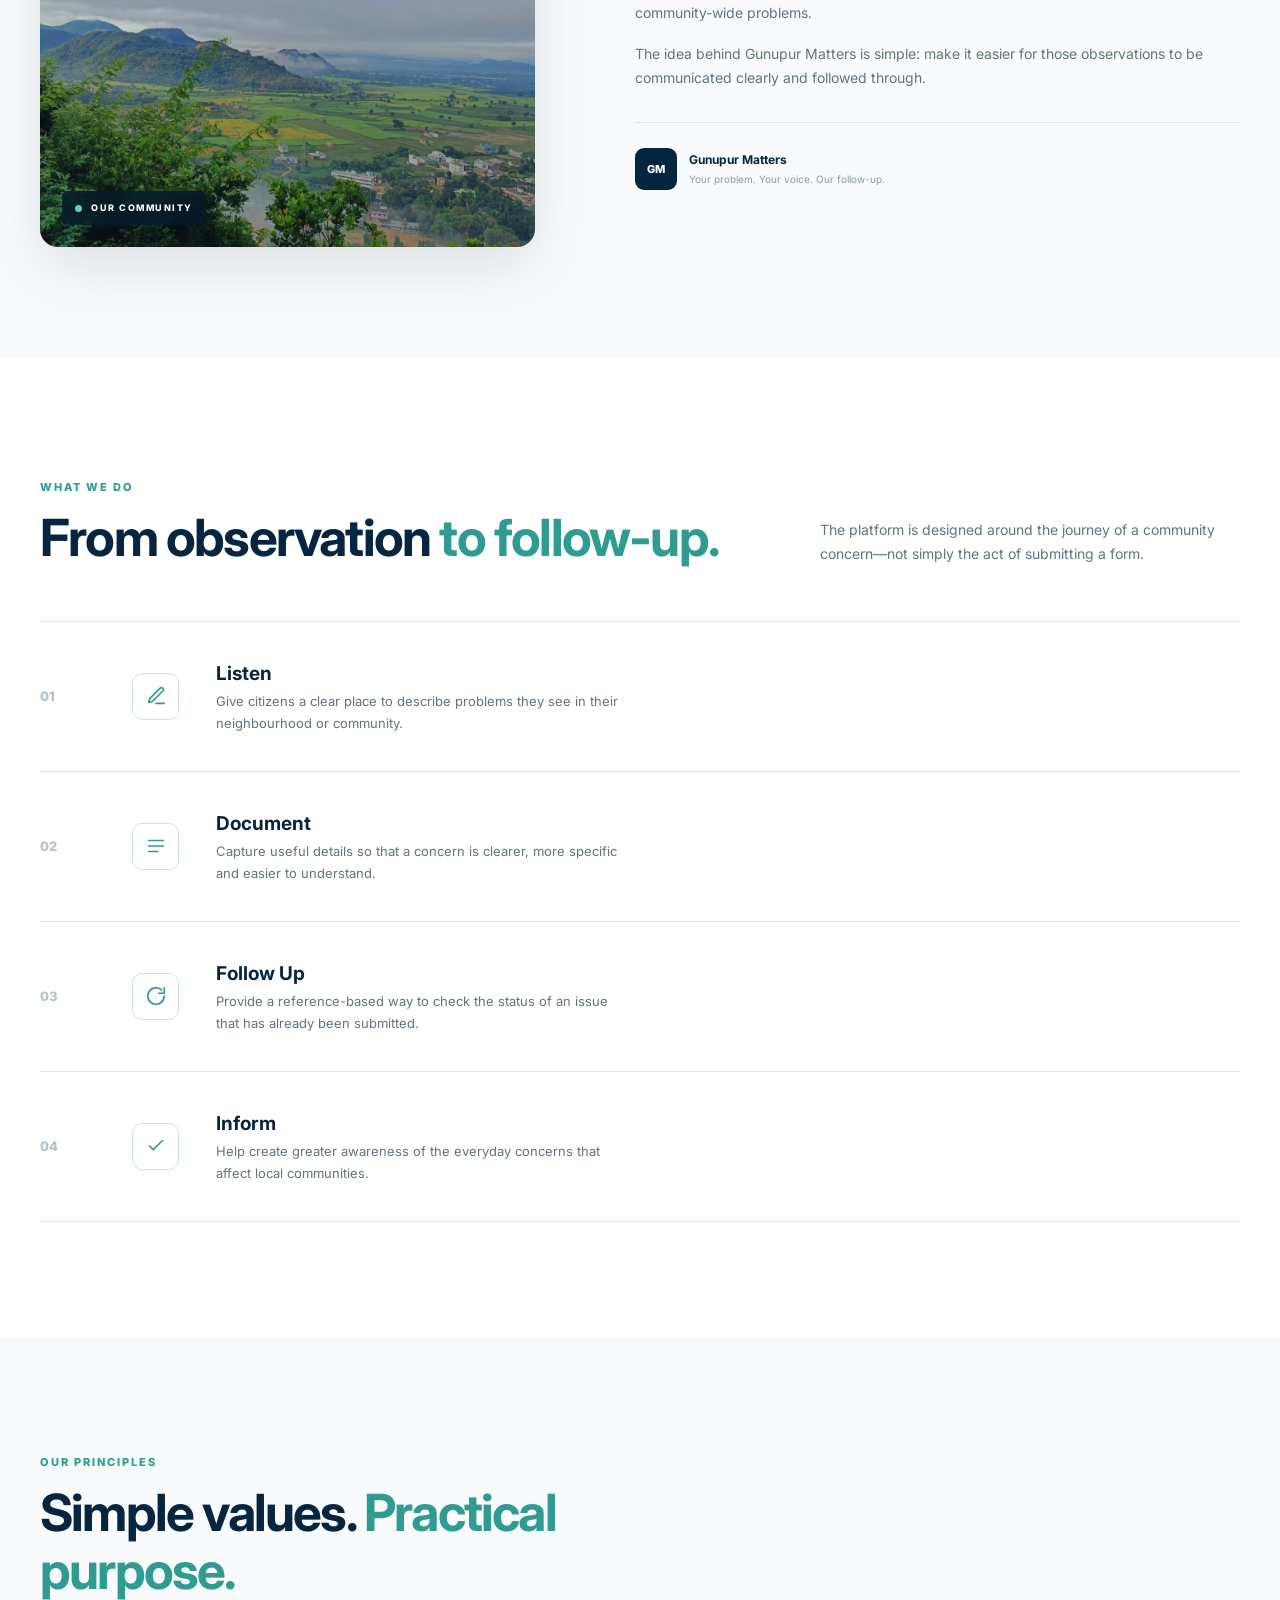
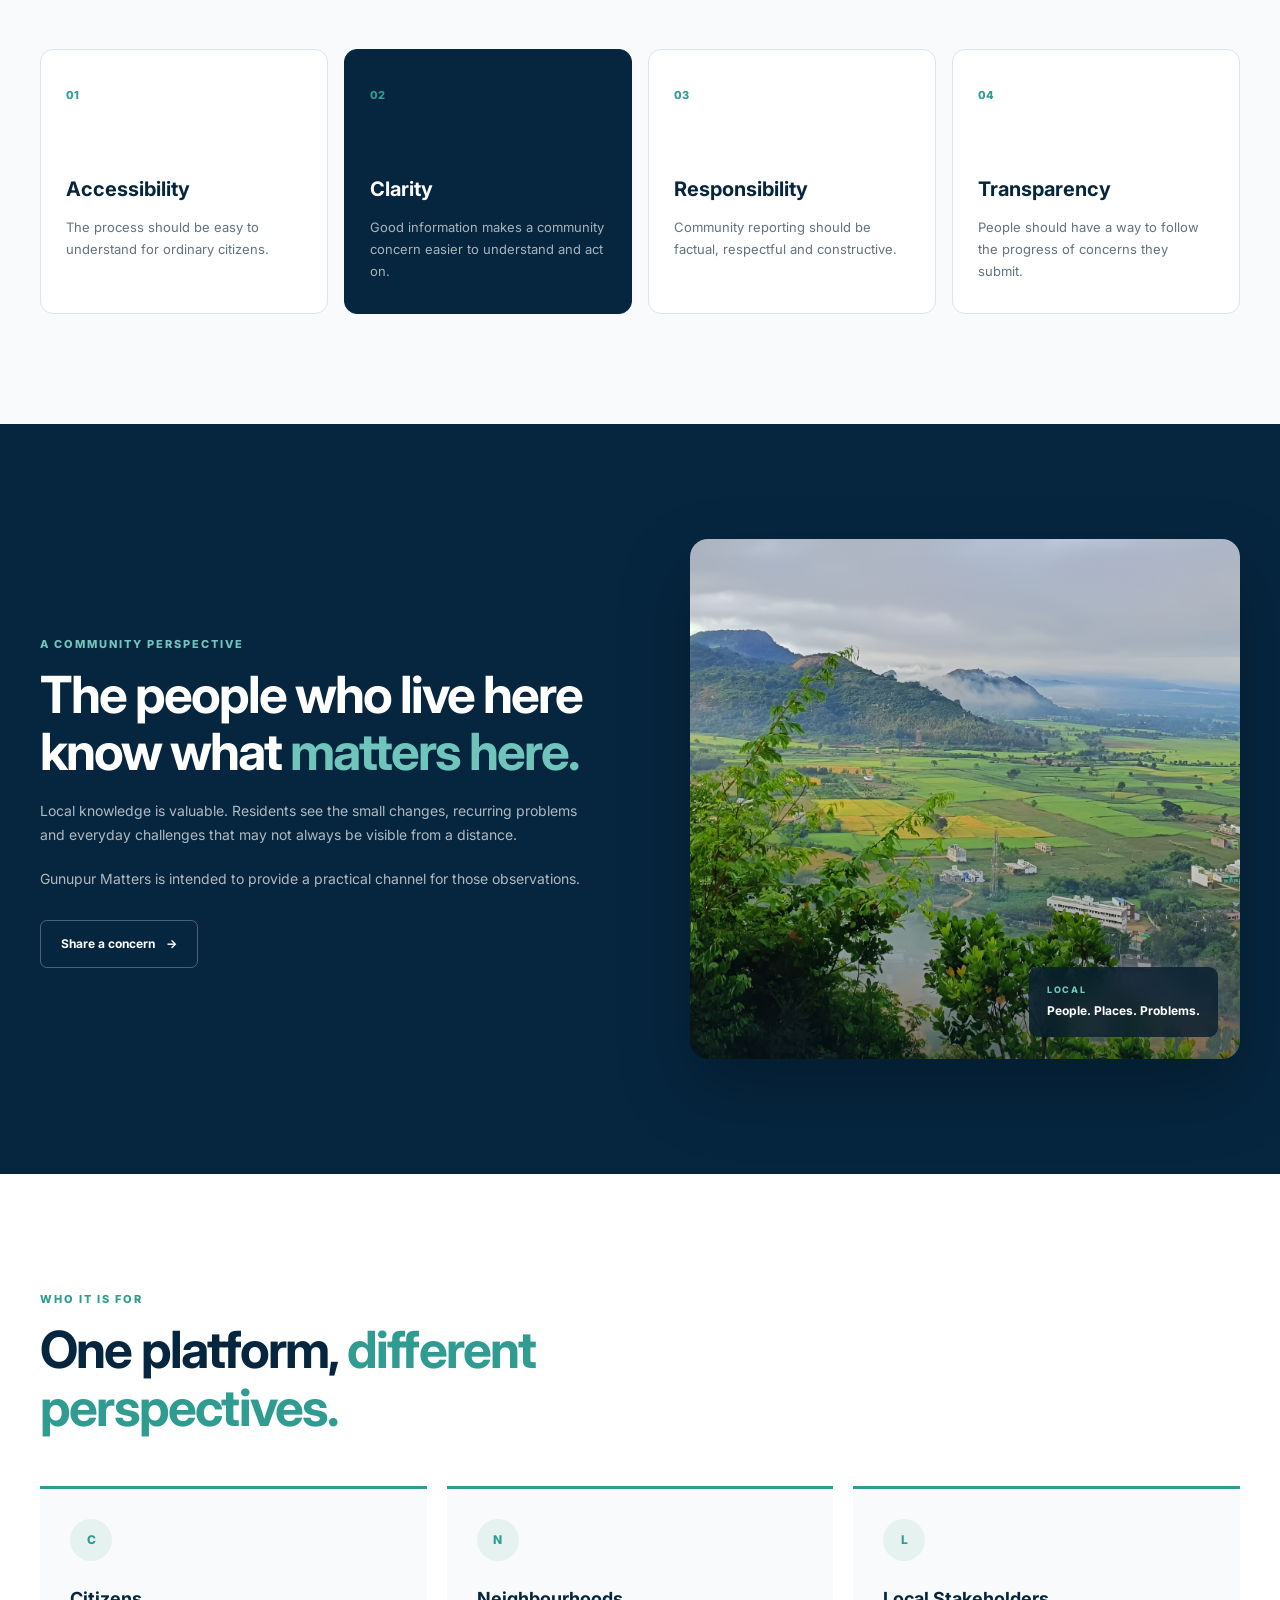
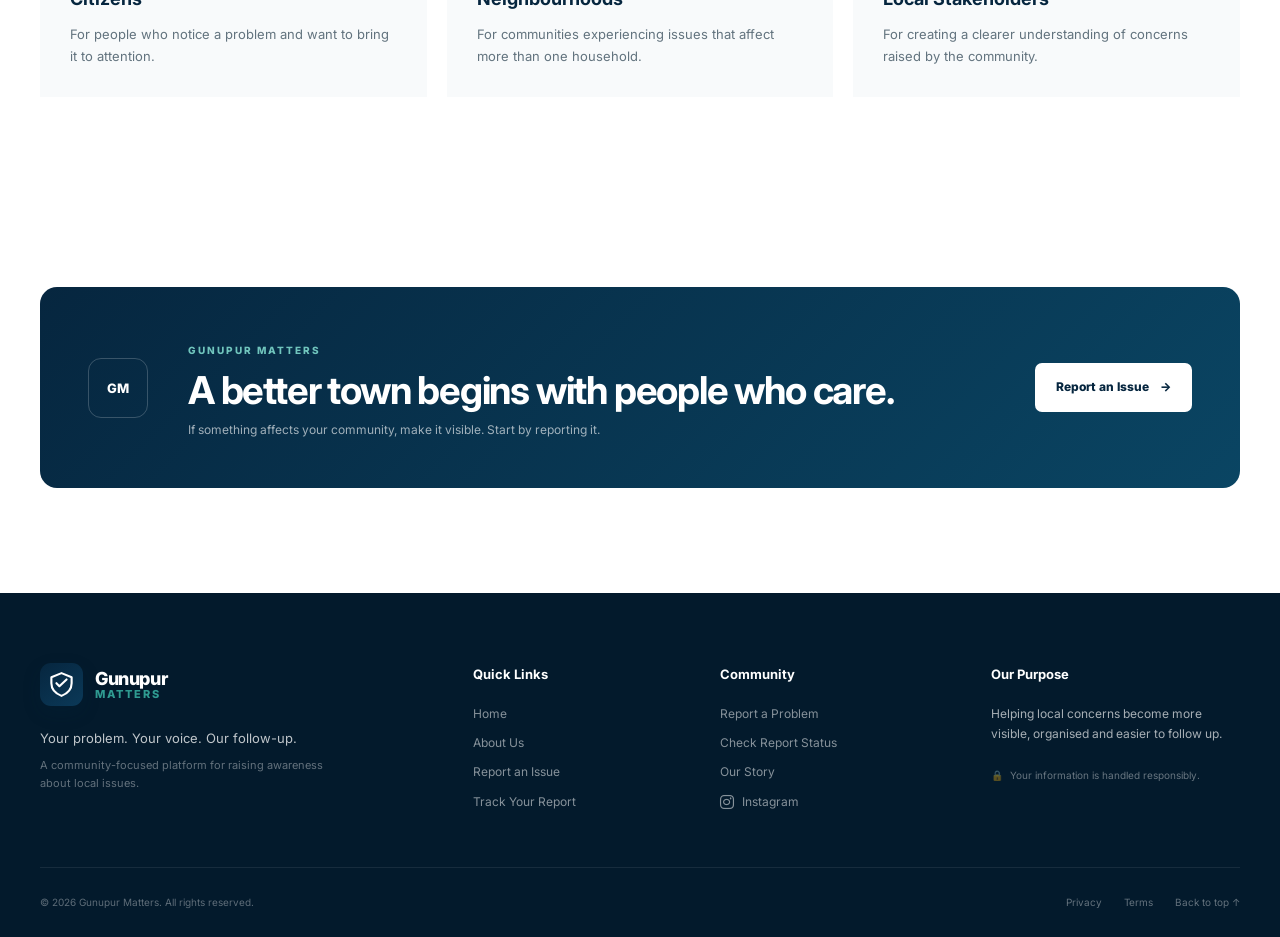
==== commit 826f796b: "Shorten Instagram contact link label Co-authored-by: Copilot <223556219+Copilot@users.noreply.github" ====
--- a/about.html
+++ b/about.html
@@ -970,7 +970,7 @@
                         aria-label="Contact Gunupur Matters on Instagram (opens in a new tab)"
                     >
                         <i class="fa-brands fa-instagram" aria-hidden="true"></i>
-                        Contact Us on Instagram
+                        Instagram
                     </a>
 
                 </div>
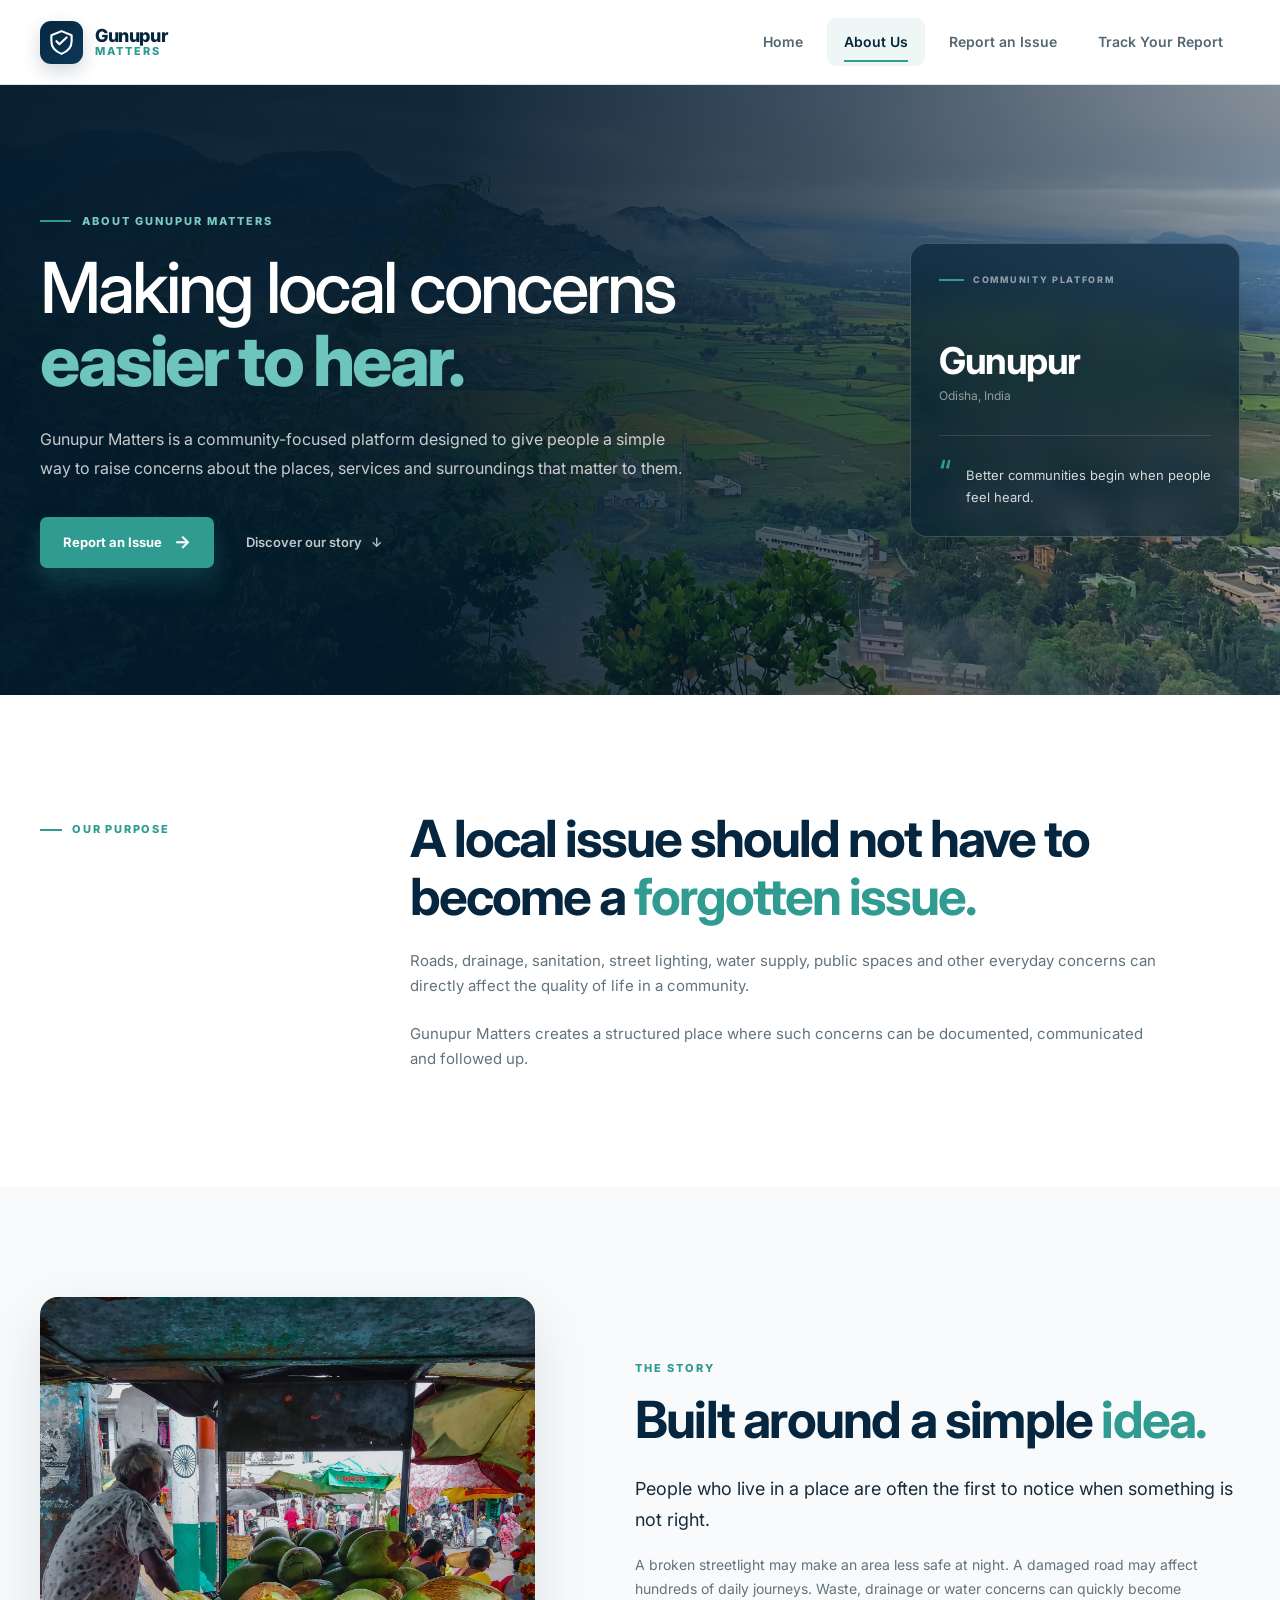
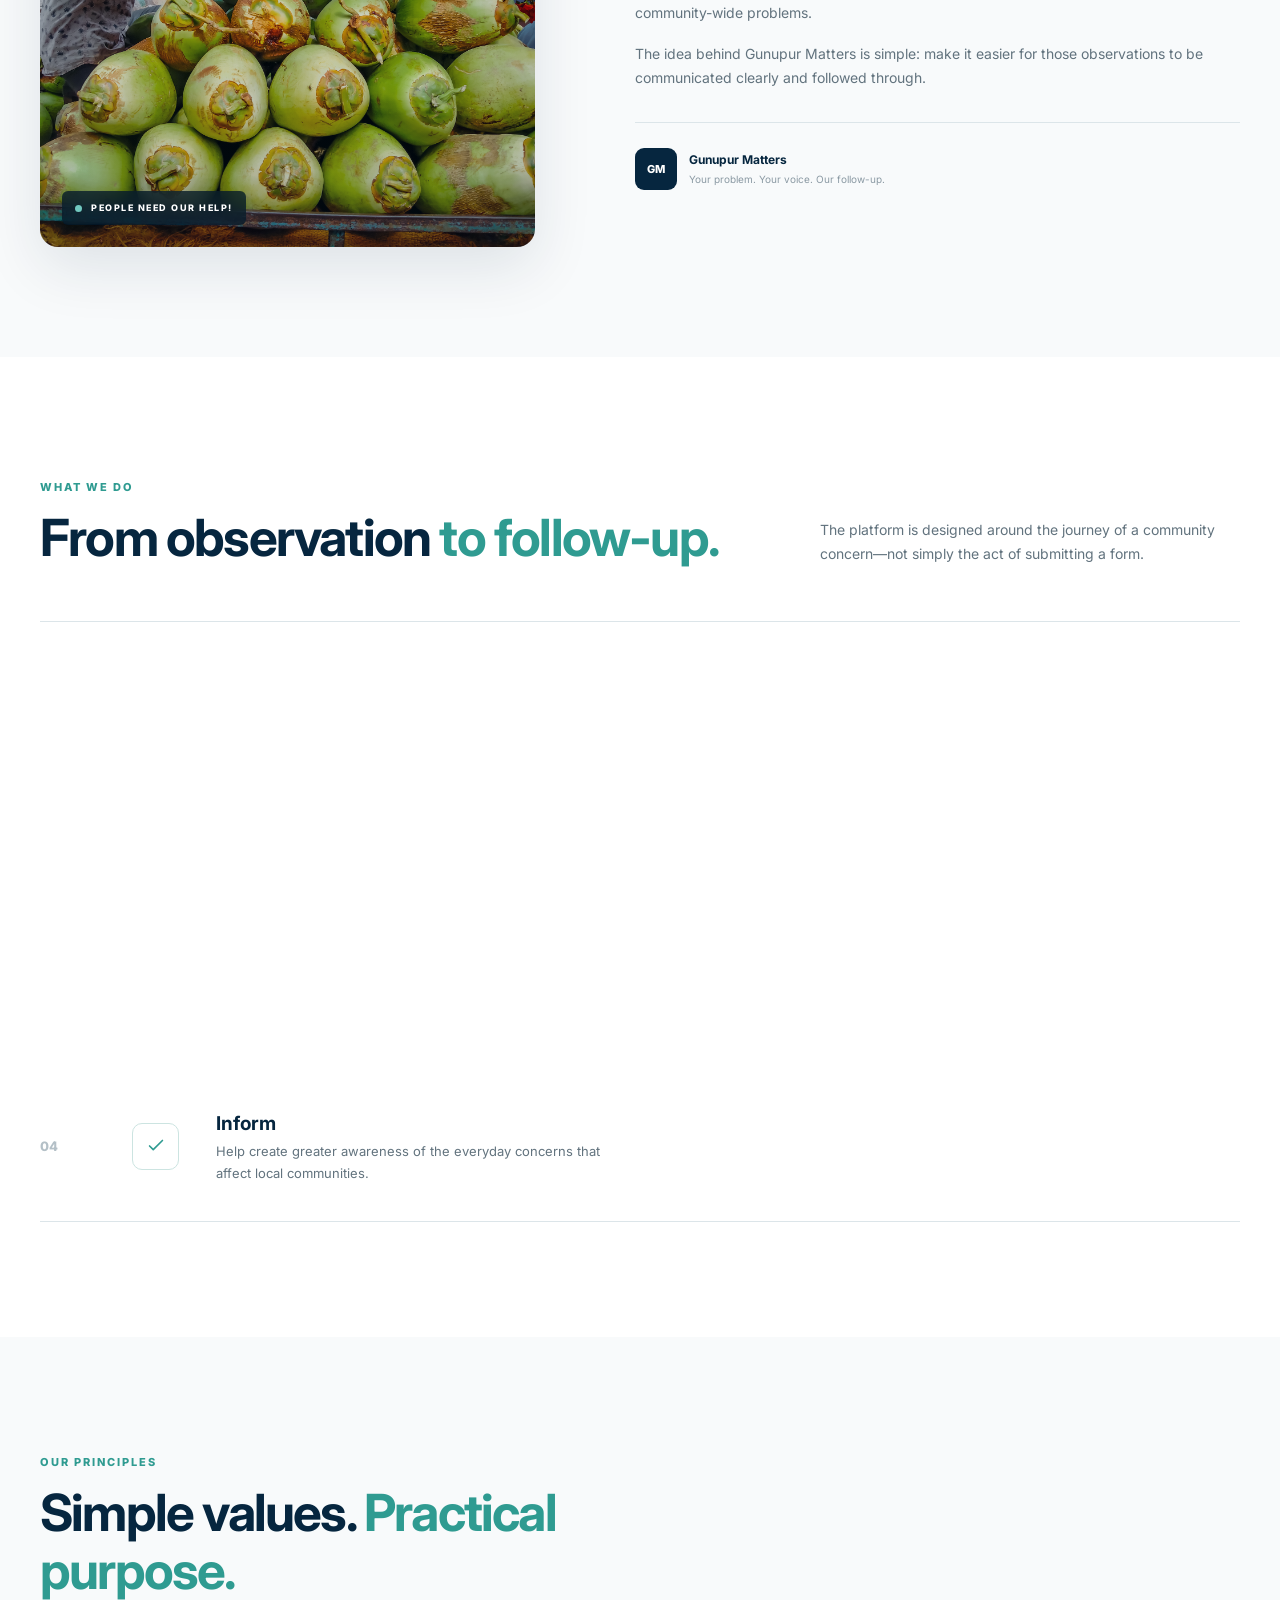
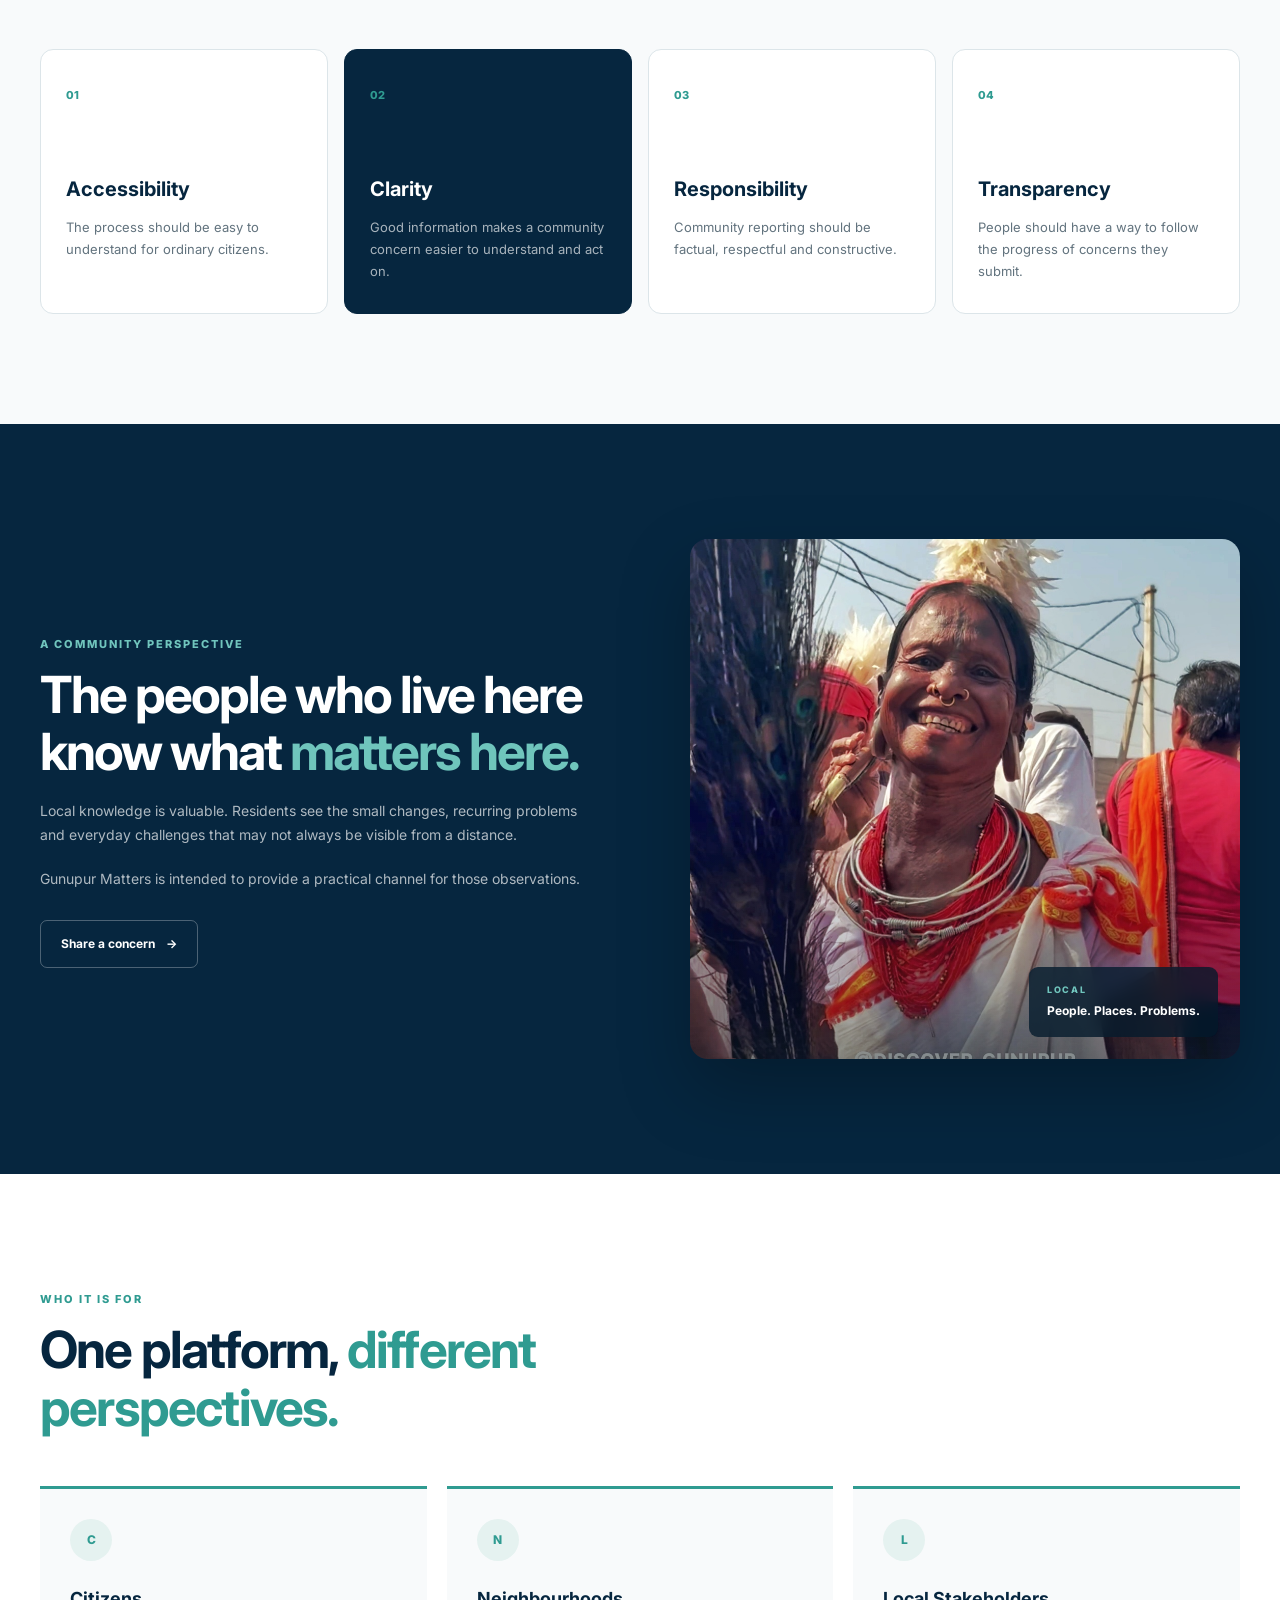
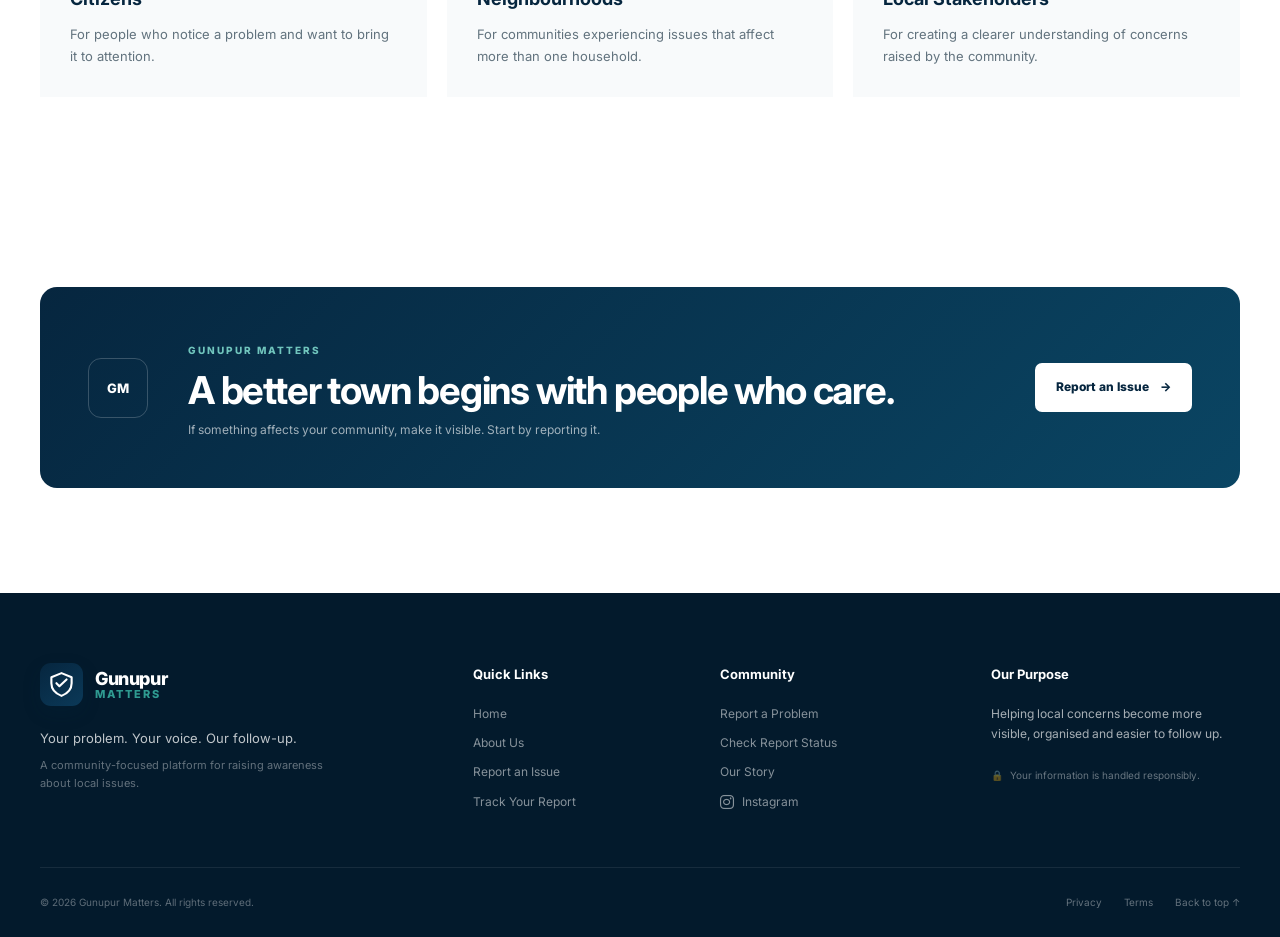
==== commit 65c1c002: "Update community page content and links Co-authored-by: Copilot <223556219+Copilot@users.noreply.git" ====
--- a/about.html
+++ b/about.html
@@ -304,7 +304,7 @@
 
                         <span class="photo-dot"></span>
 
-                        OUR COMMUNITY
+                        <!-- OUR COMMUNITY --> PEOPLE NEED OUR HELP!
 
                     </div>
 
@@ -964,7 +964,7 @@
 
                     <a
                         class="instagram-link"
-                        href="https://www.instagram.com/discover_gunupur/"
+                        href="https://www.instagram.com/gunupurmatters/"
                         target="_blank"
                         rel="noopener noreferrer"
                         aria-label="Contact Gunupur Matters on Instagram (opens in a new tab)"
--- a/about.css
+++ b/about.css
@@ -896,7 +896,7 @@
             rgba(3,26,44,0.02),
             rgba(3,26,44,0.35)
         ),
-        url("Photos/sephali_gnprp.jpg");
+        url("Photos/about_people2.jpeg");
 
     background-size:
         cover;
@@ -1485,7 +1485,7 @@
             transparent 50%,
             rgba(3,26,44,0.42)
         ),
-        url("Photos/sephali_gnprl.png");
+        url("Photos/about_people1.jpeg");
 
     background-size:
         cover;
